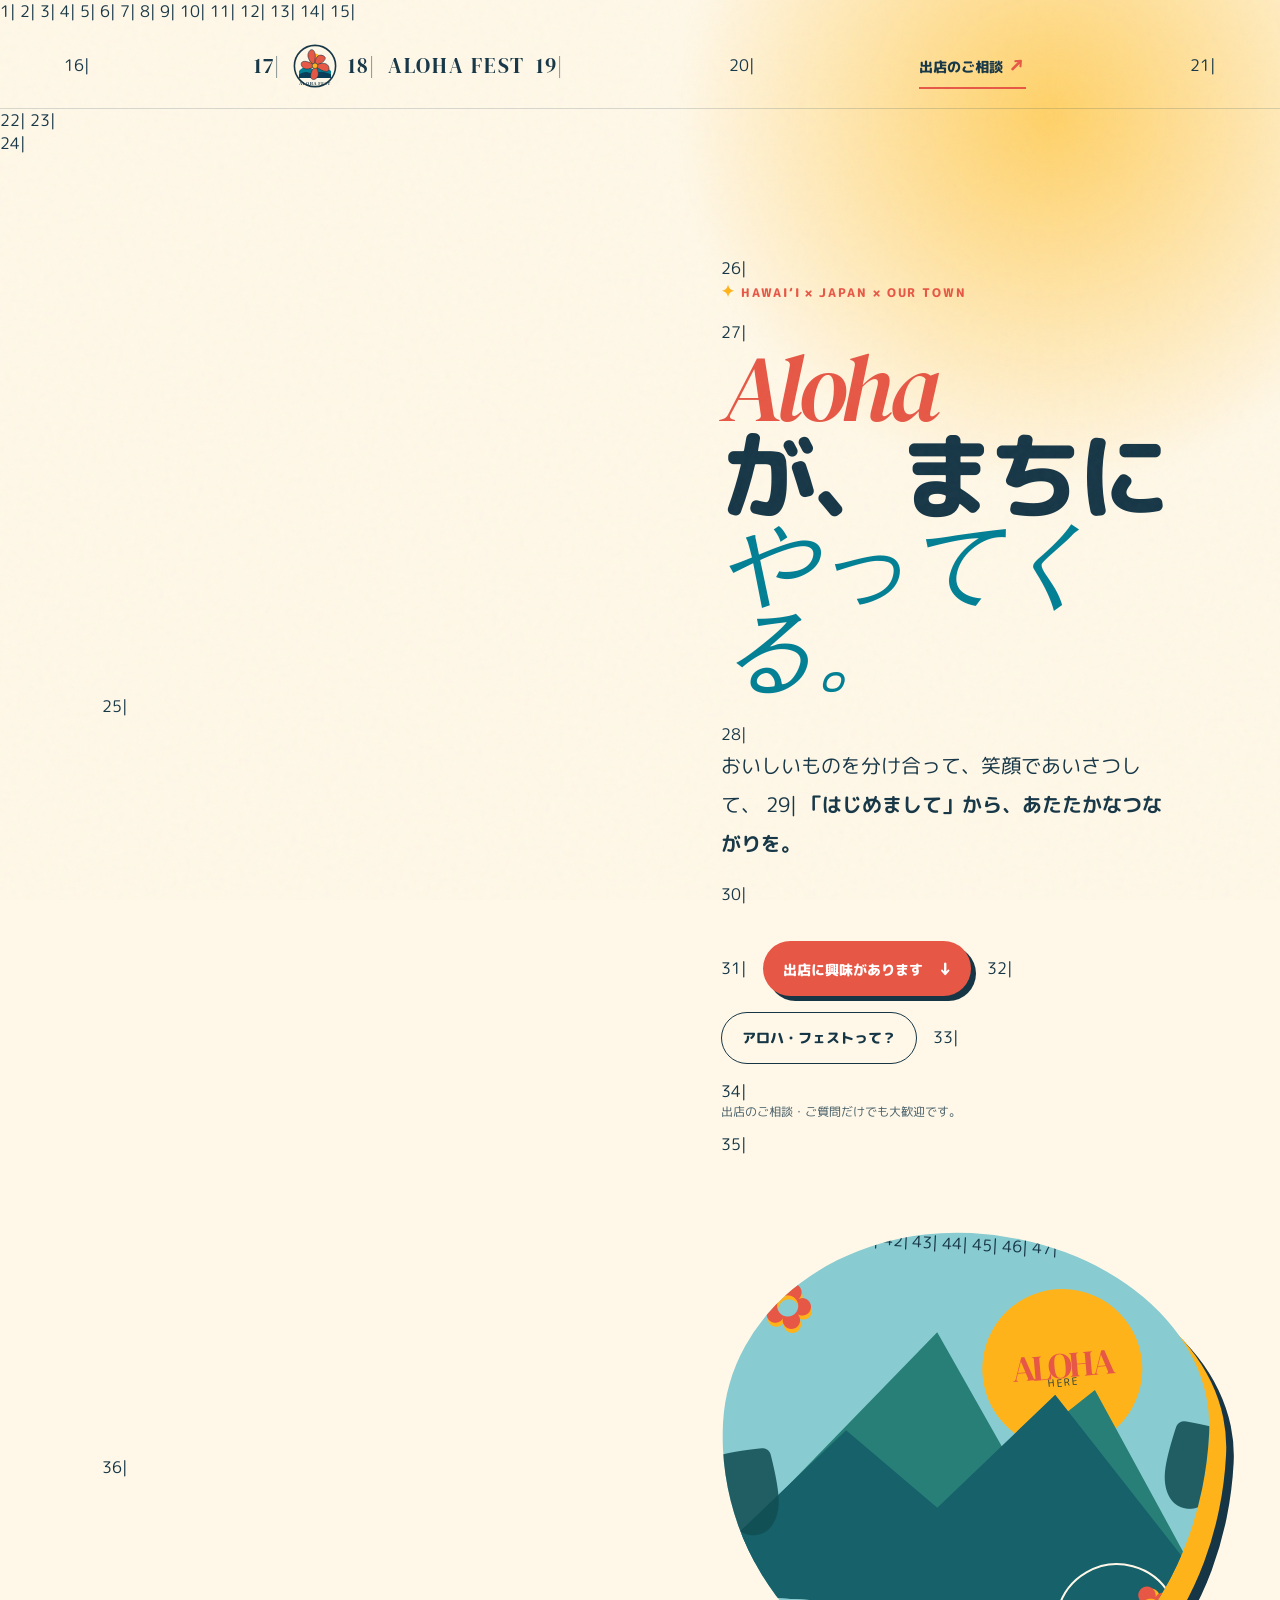
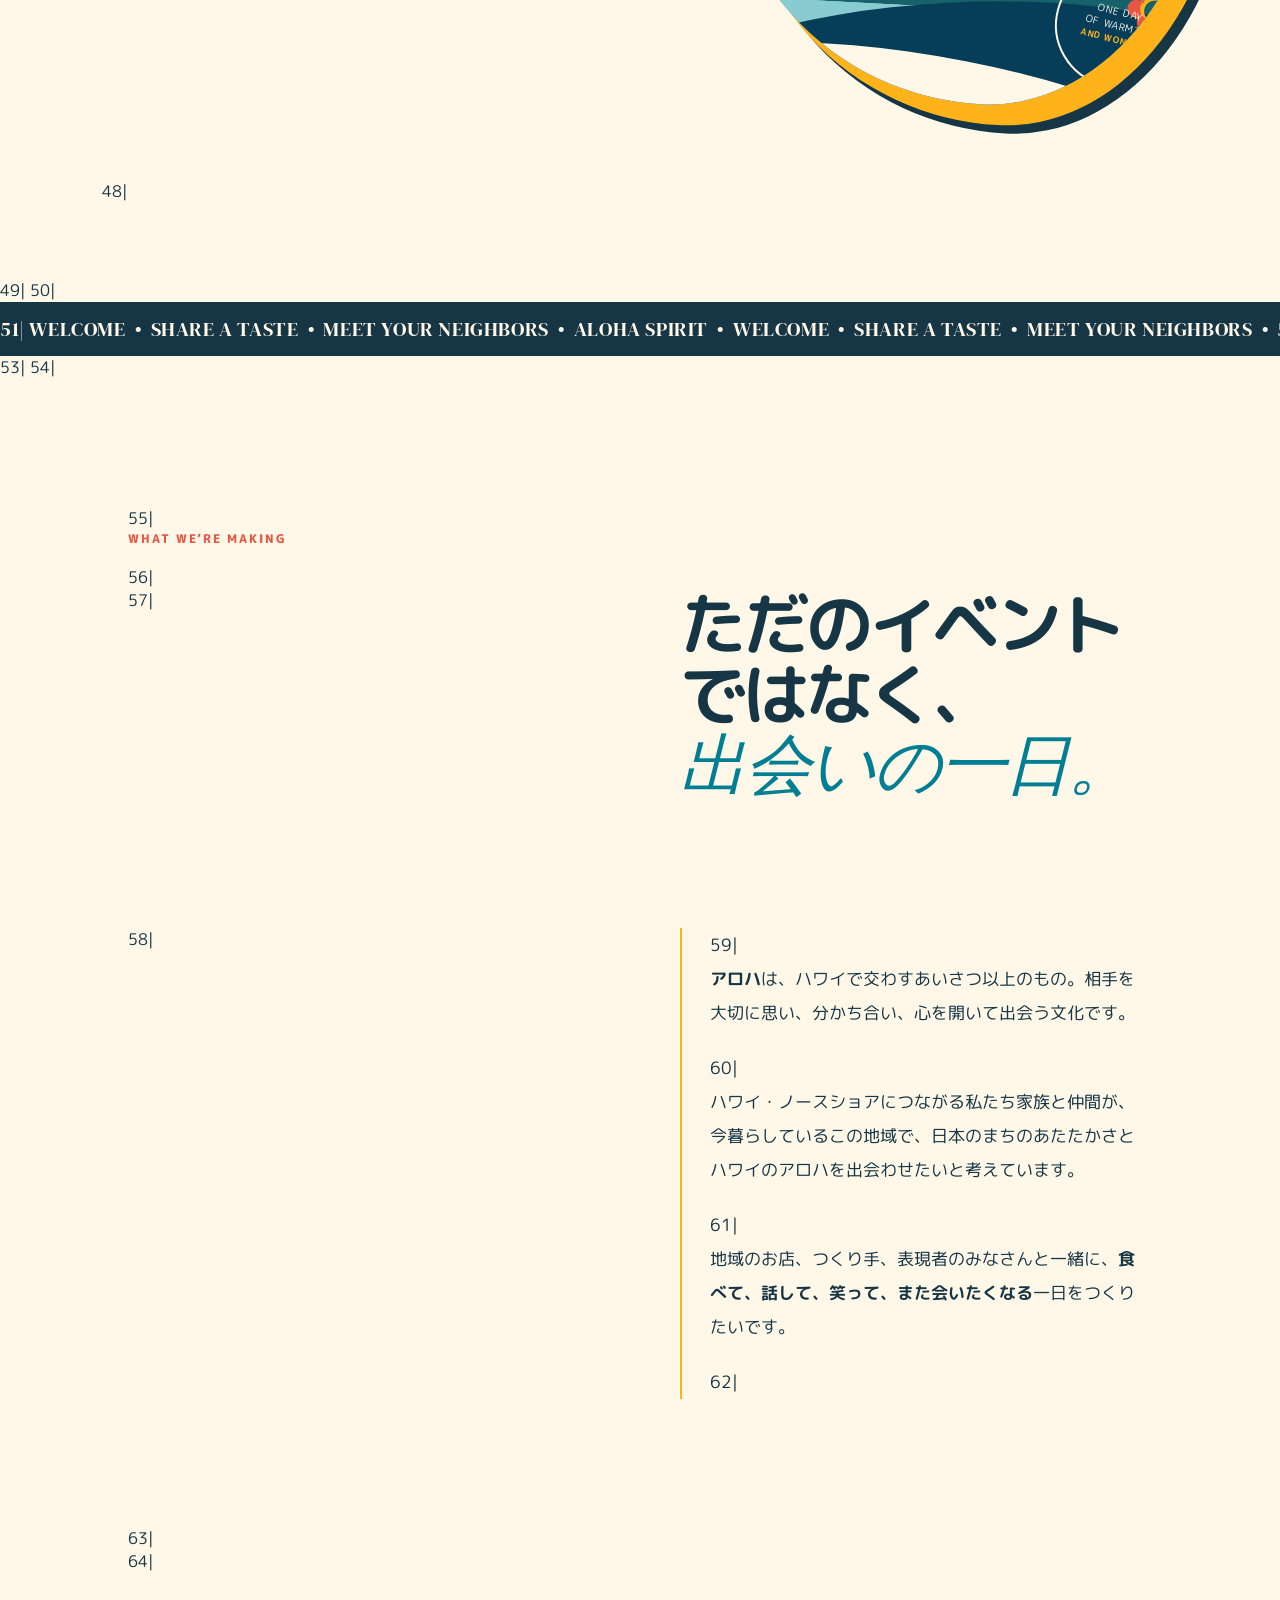
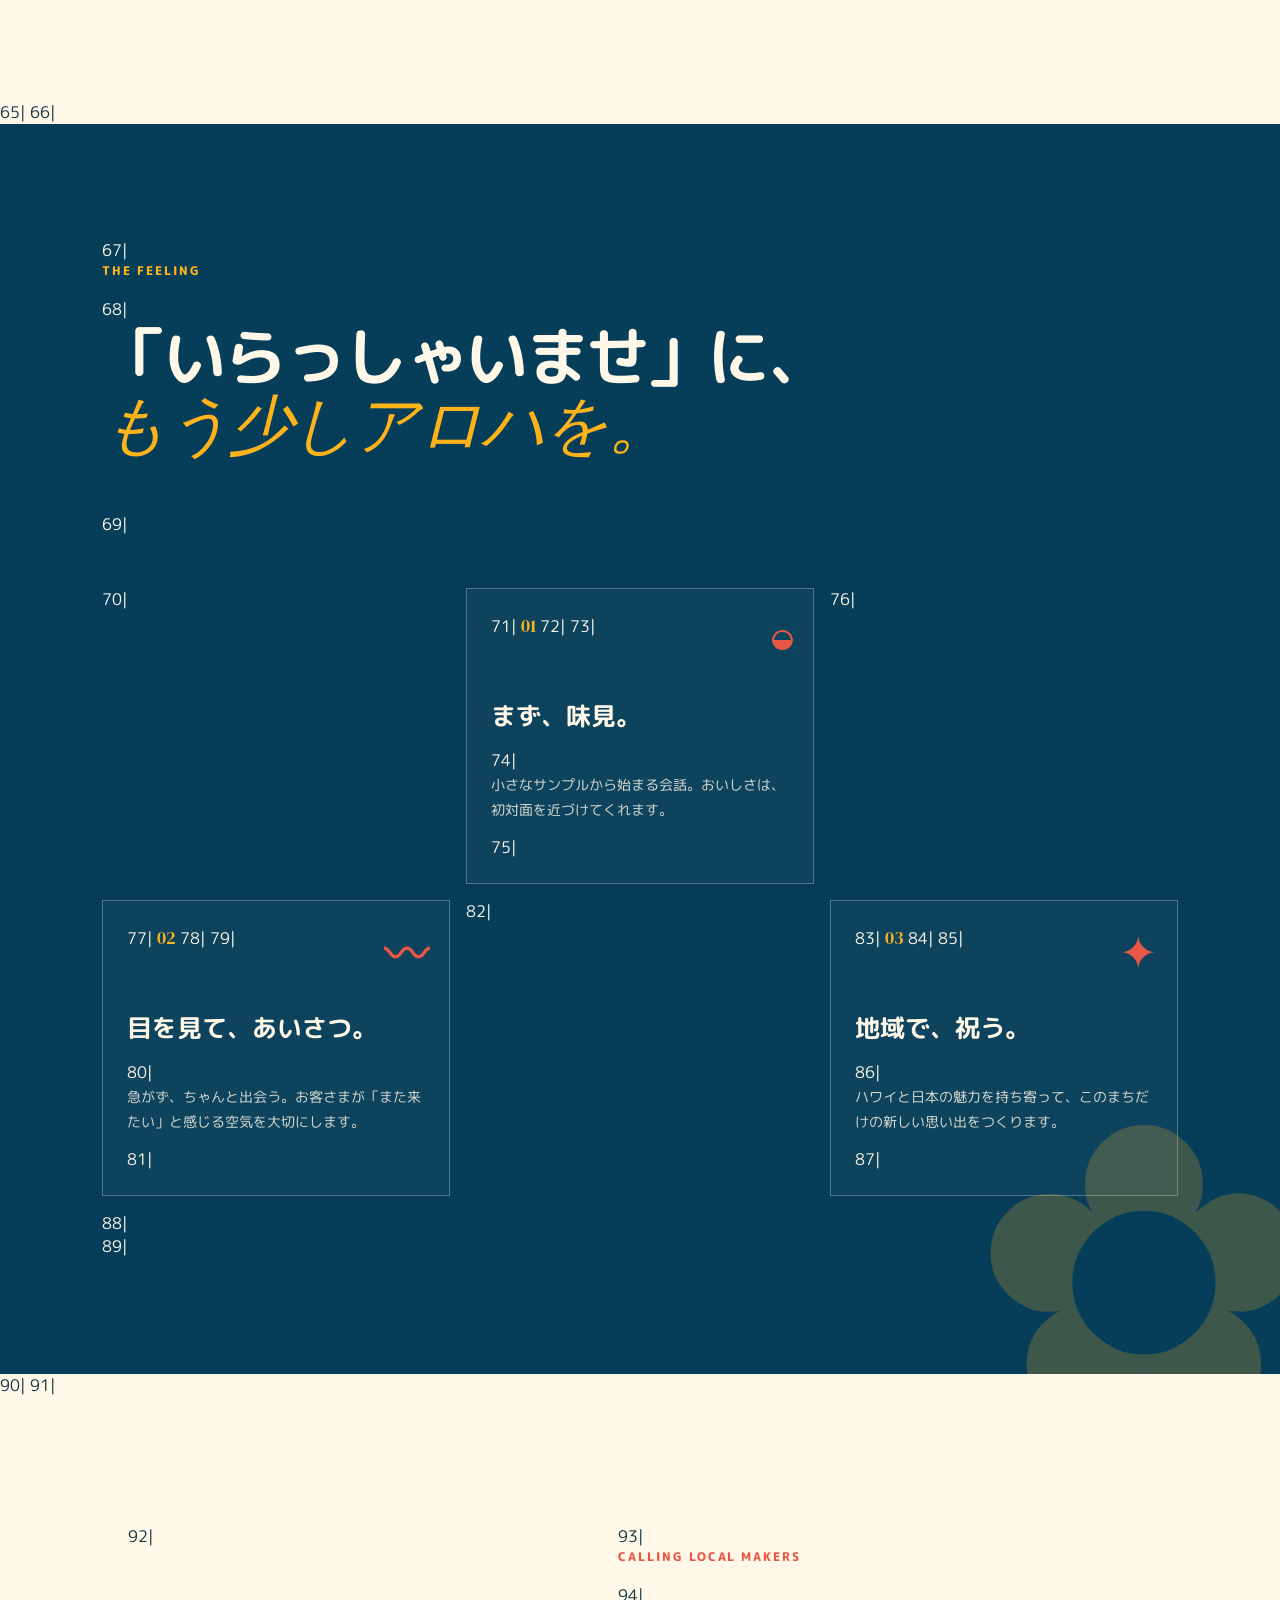
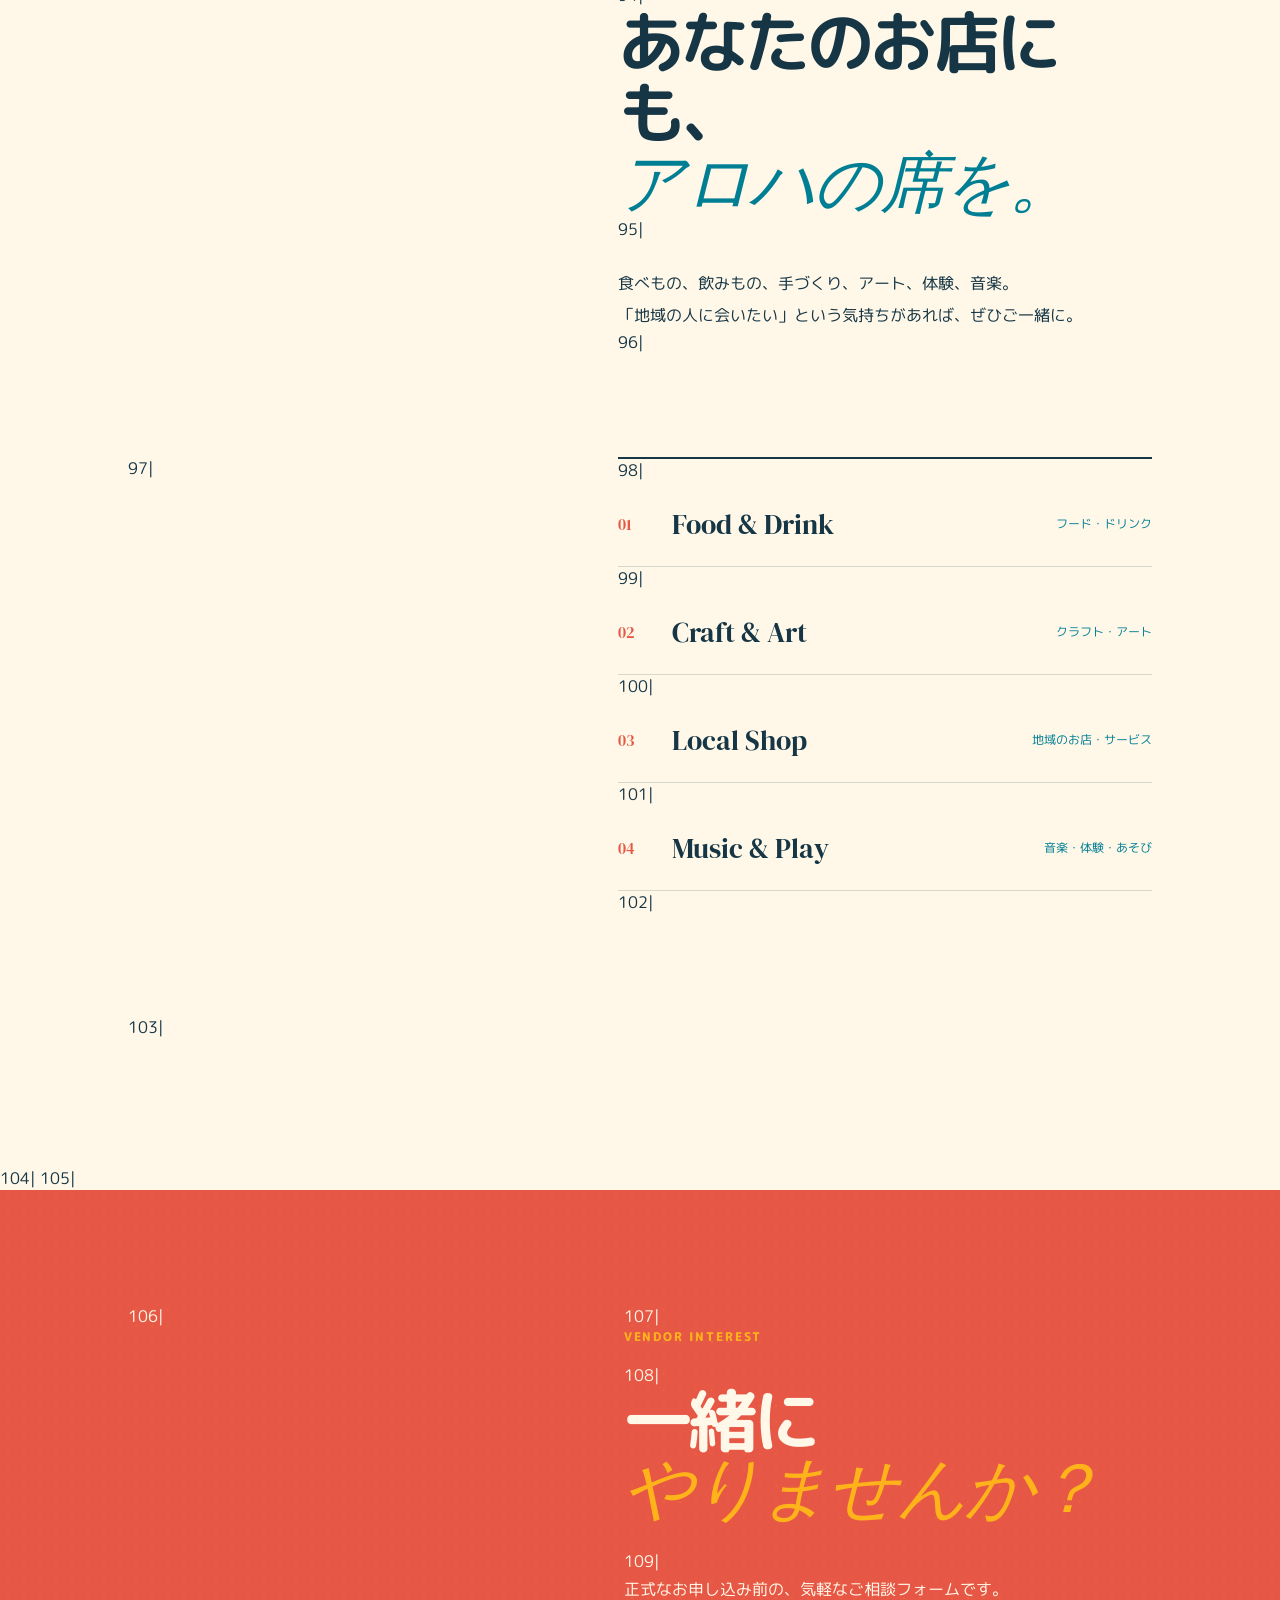
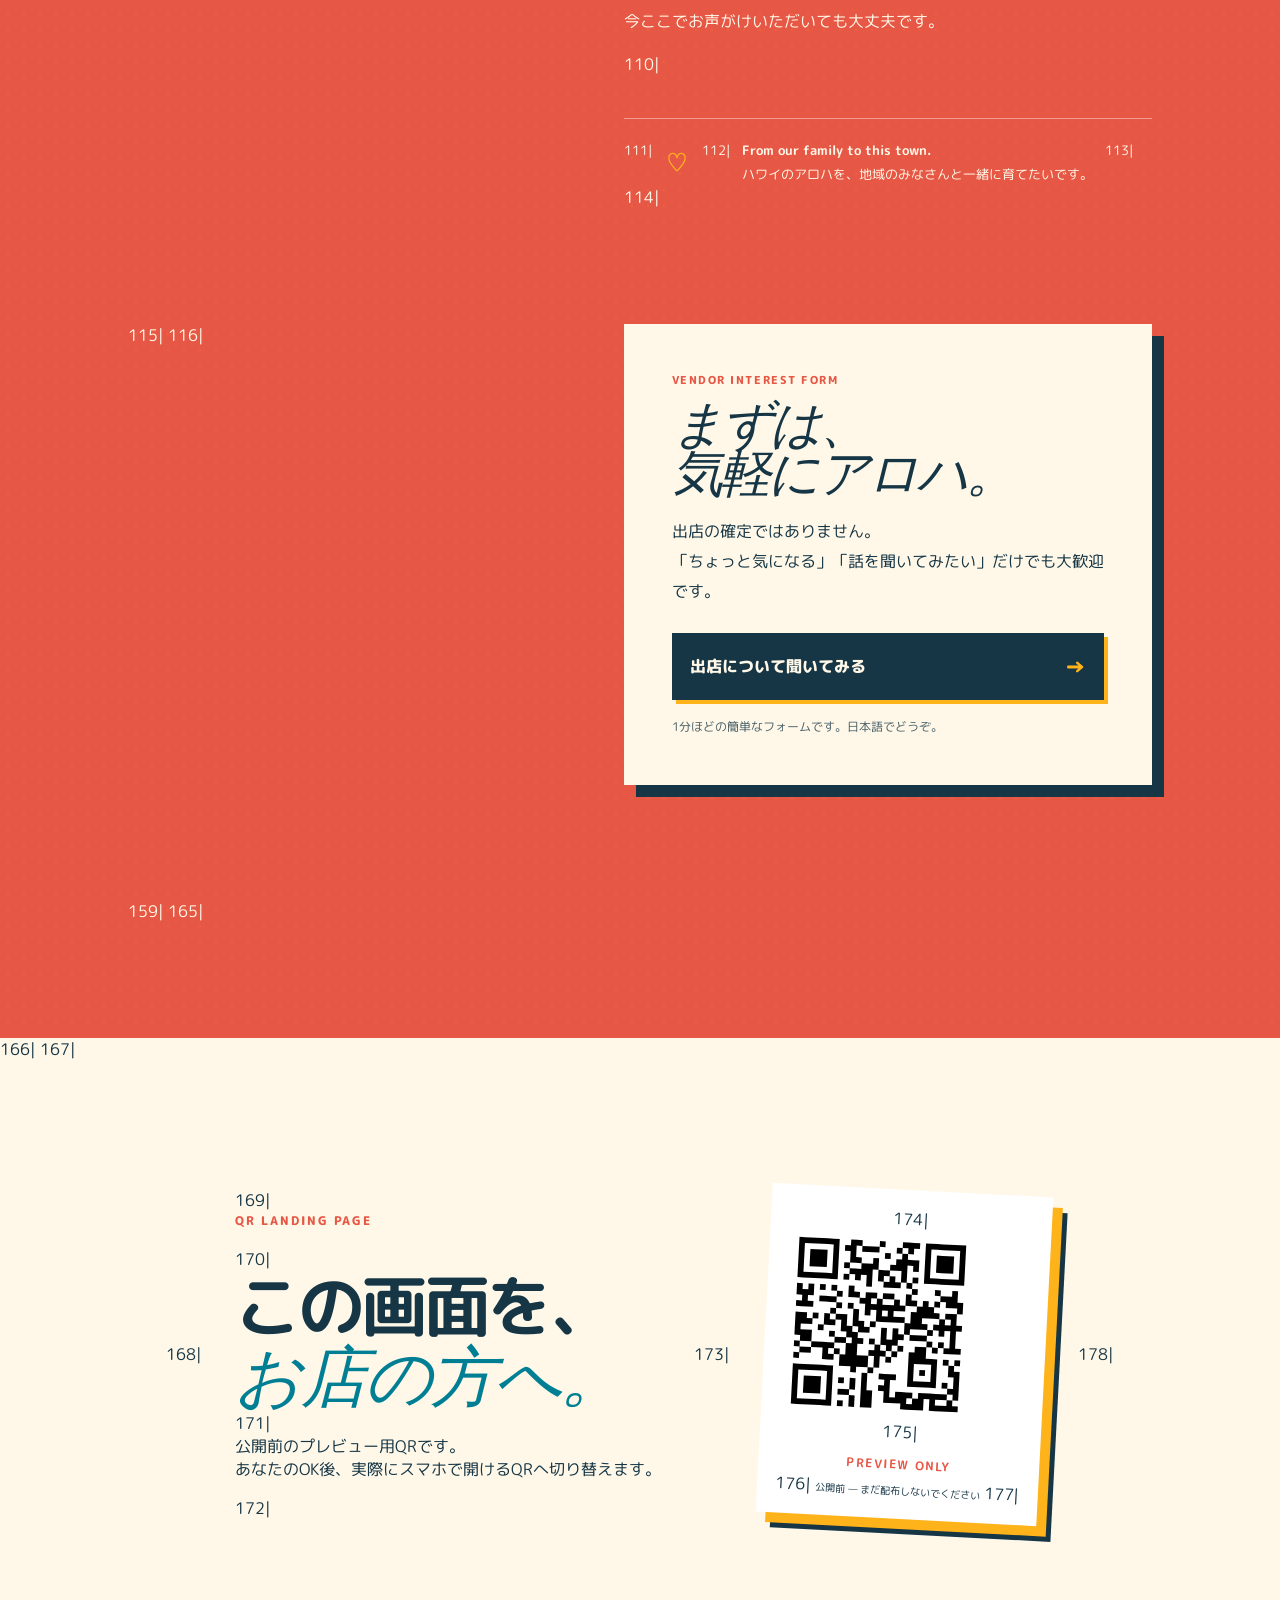
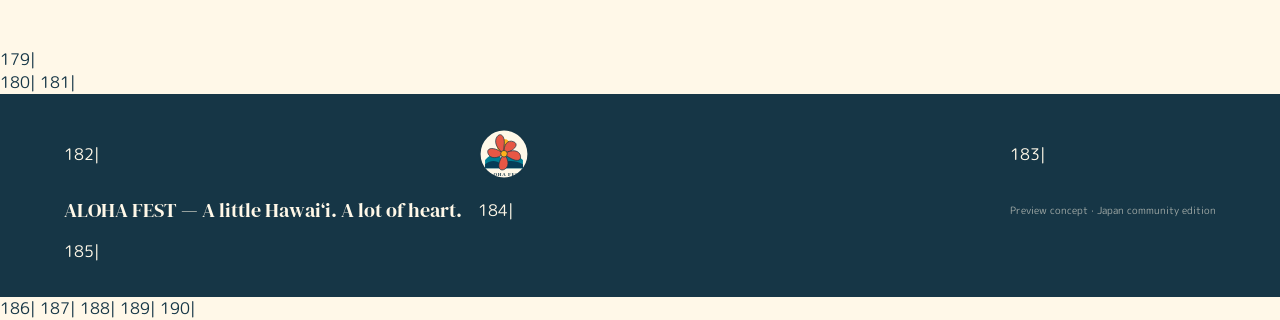
==== index.html @ 8dd260b4 "feat: aloha fest vendor landing and interest form link" ====
1|<!doctype html>
2|<html lang="ja">
3|<head>
4|  <meta charset="utf-8" />
5|  <meta name="viewport" content="width=device-width, initial-scale=1" />
6|  <meta name="description" content="アロハ・フェスト出店者募集プレビュー" />
7|  <title>Aloha Fest — 出店者募集</title>
8|  <link rel="preconnect" href="https://fonts.googleapis.com" />
9|  <link rel="preconnect" href="https://fonts.gstatic.com" crossorigin />
10|  <link href="https://fonts.googleapis.com/css2?family=DM+Serif+Display:ital@0;1&family=M+PLUS+Rounded+1c:wght@400;500;700;800&display=swap" rel="stylesheet" />
11|  <link rel="stylesheet" href="styles.css?v=2" />
12|</head>
13|<body>
14|  <div class="sun-glow" aria-hidden="true"></div>
15|  <header class="topbar">
16|    <a class="brand" href="#top" aria-label="Aloha Fest home">
17|      <img src="logo.svg" alt="Aloha Fest logo" />
18|      <span>ALOHA FEST</span>
19|    </a>
20|    <a class="top-cta" href="#vendor-form">出店のご相談 <span>↗</span></a>
21|  </header>
22|
23|  <main id="top">
24|    <section class="hero" aria-labelledby="hero-title">
25|      <div class="hero-copy">
26|        <p class="eyebrow"><span class="spark">✦</span> HAWAI‘I × JAPAN × OUR TOWN</p>
27|        <h1 id="hero-title"><span class="aloha">Aloha</span><br />が、まちに<br /><em>やってくる。</em></h1>
28|        <p class="hero-lead">おいしいものを分け合って、笑顔であいさつして、
29|          <strong>「はじめまして」から、あたたかなつながりを。</strong></p>
30|        <div class="hero-actions">
31|          <a class="button primary" href="#vendor-form">出店に興味があります <span>↓</span></a>
32|          <a class="button ghost" href="#about">アロハ・フェストって？</a>
33|        </div>
34|        <p class="small-note">出店のご相談・ご質問だけでも大歓迎です。</p>
35|      </div>
36|      <div class="hero-art" aria-label="Aloha Fest illustration">
37|        <div class="sun">ALOHA<br /><small>HERE</small></div>
38|        <div class="mountain mountain-back"></div>
39|        <div class="mountain mountain-front"></div>
40|        <div class="wave wave-one"></div>
41|        <div class="wave wave-two"></div>
42|        <div class="palm palm-left">♠</div>
43|        <div class="palm palm-right">♠</div>
44|        <div class="hibiscus h-one">✿</div>
45|        <div class="hibiscus h-two">✿</div>
46|        <div class="hero-stamp">ONE DAY<br />OF WARMTH<br /><b>AND WONDER</b></div>
47|      </div>
48|    </section>
49|
50|    <section class="marquee" aria-label="Festival values">
51|      <div>WELCOME &nbsp;•&nbsp; SHARE A TASTE &nbsp;•&nbsp; MEET YOUR NEIGHBORS &nbsp;•&nbsp; ALOHA SPIRIT &nbsp;•&nbsp; WELCOME &nbsp;•&nbsp; SHARE A TASTE &nbsp;•&nbsp; MEET YOUR NEIGHBORS &nbsp;•&nbsp;</div>
52|    </section>
53|
54|    <section class="story" id="about">
55|      <div class="section-label">WHAT WE’RE MAKING</div>
56|      <div class="story-grid">
57|        <h2>ただのイベント<br />ではなく、<br /><em>出会いの一日。</em></h2>
58|        <div class="story-copy">
59|          <p><b>アロハ</b>は、ハワイで交わすあいさつ以上のもの。相手を大切に思い、分かち合い、心を開いて出会う文化です。</p>
60|          <p>ハワイ・ノースショアにつながる私たち家族と仲間が、今暮らしているこの地域で、日本のまちのあたたかさとハワイのアロハを出会わせたいと考えています。</p>
61|          <p>地域のお店、つくり手、表現者のみなさんと一緒に、<strong>食べて、話して、笑って、また会いたくなる</strong>一日をつくりたいです。</p>
62|        </div>
63|      </div>
64|    </section>
65|
66|    <section class="experience" aria-labelledby="experience-title">
67|      <div class="section-label light">THE FEELING</div>
68|      <h2 id="experience-title">「いらっしゃいませ」に、<br /><em>もう少しアロハを。</em></h2>
69|      <div class="experience-cards">
70|        <article>
71|          <span class="card-number">01</span>
72|          <span class="card-icon">◒</span>
73|          <h3>まず、味見。</h3>
74|          <p>小さなサンプルから始まる会話。おいしさは、初対面を近づけてくれます。</p>
75|        </article>
76|        <article>
77|          <span class="card-number">02</span>
78|          <span class="card-icon">〰</span>
79|          <h3>目を見て、あいさつ。</h3>
80|          <p>急がず、ちゃんと出会う。お客さまが「また来たい」と感じる空気を大切にします。</p>
81|        </article>
82|        <article>
83|          <span class="card-number">03</span>
84|          <span class="card-icon">✦</span>
85|          <h3>地域で、祝う。</h3>
86|          <p>ハワイと日本の魅力を持ち寄って、このまちだけの新しい思い出をつくります。</p>
87|        </article>
88|      </div>
89|    </section>
90|
91|    <section class="vendors" aria-labelledby="vendor-title">
92|      <div class="vendor-intro">
93|        <p class="section-label">CALLING LOCAL MAKERS</p>
94|        <h2 id="vendor-title">あなたのお店にも、<br /><em>アロハの席を。</em></h2>
95|        <p>食べもの、飲みもの、手づくり、アート、体験、音楽。<br />「地域の人に会いたい」という気持ちがあれば、ぜひご一緒に。</p>
96|      </div>
97|      <div class="vendor-list" role="list">
98|        <div role="listitem"><span>01</span><b>Food & Drink</b><small>フード・ドリンク</small></div>
99|        <div role="listitem"><span>02</span><b>Craft & Art</b><small>クラフト・アート</small></div>
100|        <div role="listitem"><span>03</span><b>Local Shop</b><small>地域のお店・サービス</small></div>
101|        <div role="listitem"><span>04</span><b>Music & Play</b><small>音楽・体験・あそび</small></div>
102|      </div>
103|    </section>
104|
105|    <section class="form-section" id="vendor-form" aria-labelledby="form-title">
106|      <div class="form-side">
107|        <p class="section-label light">VENDOR INTEREST</p>
108|        <h2 id="form-title">一緒に<br /><em>やりませんか？</em></h2>
109|        <p>正式なお申し込み前の、気軽なご相談フォームです。<br />今ここでお声がけいただいても大丈夫です。</p>
110|        <div class="family-note">
111|          <span>♡</span>
112|          <p><b>From our family to this town.</b><br />ハワイのアロハを、地域のみなさんと一緒に育てたいです。</p>
113|        </div>
114|      </div>
115|
116|      <div class="interest-form live-form" id="vendor-form">
        <p class="mini-eyebrow">VENDOR INTEREST FORM</p>
        <h3>まずは、<br />気軽にアロハ。</h3>
        <p>出店の確定ではありません。<br />「ちょっと気になる」「話を聞いてみたい」だけでも大歓迎です。</p>
        <a class="live-form-cta" href="https://tally.so/r/lb9DD5" target="_blank" rel="noopener">出店について聞いてみる <span>→</span></a>
        <p class="form-footnote">1分ほどの簡単なフォームです。日本語でどうぞ。</p>
      </div>
159|      <div class="success" id="success" aria-live="polite" hidden>
160|        <span>✿</span>
161|        <h3>Mahalo!</h3>
162|        <p>ご興味をありがとうございます。<br />公開版では、ここからご連絡を受け取れるようにします。</p>
163|        <button type="button" id="reset-form">戻る</button>
164|      </div>
165|    </section>
166|
167|    <section class="qr-preview" aria-label="QR code preview">
168|      <div>
169|        <p class="section-label">QR LANDING PAGE</p>
170|        <h2>この画面を、<br /><em>お店の方へ。</em></h2>
171|        <p>公開前のプレビュー用QRです。<br />あなたのOK後、実際にスマホで開けるQRへ切り替えます。</p>
172|      </div>
173|      <div class="qr-card">
174|        <img src="qr-preview.svg" alt="Preview QR code placeholder" />
175|        <b>PREVIEW ONLY</b>
176|        <small>公開前 — まだ配布しないでください</small>
177|      </div>
178|    </section>
179|  </main>
180|
181|  <footer>
182|    <img src="logo.svg" alt="" />
183|    <p>ALOHA FEST — A little Hawai‘i. A lot of heart.</p>
184|    <small>Preview concept · Japan community edition</small>
185|  </footer>
186|
187|  <script src="app.js"></script>
188|</body>
189|</html>
190|
---- styles.css ----
:root {
  --ink: #163646;
  --cream: #fff8e8;
  --sand: #f3dfac;
  --sun: #ffb31b;
  --coral: #e75745;
  --wave: #007f94;
  --deep: #063d58;
  --leaf: #1e7667;
  --line: rgba(22, 54, 70, .17);
}
* { box-sizing: border-box; }
html { scroll-behavior: smooth; }
body { margin: 0; color: var(--ink); background: var(--cream); font-family: "M PLUS Rounded 1c", "Hiragino Maru Gothic ProN", sans-serif; overflow-x: hidden; }
body::before { content:""; position: fixed; inset:0; pointer-events:none; opacity:.3; z-index: 10; background-image: url("data:image/svg+xml,%3Csvg viewBox='0 0 180 180' xmlns='http://www.w3.org/2000/svg'%3E%3Cfilter id='n'%3E%3CfeTurbulence type='fractalNoise' baseFrequency='.75' numOctaves='3' stitchTiles='stitch'/%3E%3C/filter%3E%3Crect width='100%25' height='100%25' filter='url(%23n)' opacity='.13'/%3E%3C/svg%3E"); }
.sun-glow { position:absolute; width: 62vw; height: 62vw; max-width: 820px; max-height:820px; right: -13vw; top:-22vw; border-radius:50%; background: radial-gradient(circle, rgba(255,194,55,.73), rgba(255,194,55,0) 66%); filter: blur(6px); pointer-events:none; }
.topbar { height: 86px; display:flex; align-items:center; justify-content:space-between; padding: 0 clamp(20px,5vw,76px); border-bottom: 1px solid var(--line); position:relative; z-index:2; }
.brand { display:flex; align-items:center; gap:11px; color:var(--ink); font-family:"DM Serif Display", serif; font-size: 21px; letter-spacing:.08em; text-decoration:none; }
.brand img { width:44px; height:44px; }
.top-cta { color:var(--ink); text-decoration:none; font-weight:800; font-size:14px; border-bottom:2px solid var(--coral); padding:8px 0; }
.top-cta span { color:var(--coral); font-size:19px; }
.hero { position:relative; min-height: min(765px, calc(100vh - 86px)); padding: clamp(54px,8vw,116px) clamp(20px,8vw,140px) 76px; display:grid; grid-template-columns: minmax(350px, .95fr) minmax(340px, .8fr); align-items:center; gap: clamp(25px,6vw,90px); overflow:hidden; }
.hero-copy { position:relative; z-index:1; }
.eyebrow,.section-label { font-size:12px; font-weight:800; letter-spacing:.16em; margin:0 0 18px; color:var(--coral); }
.spark { color:var(--sun); font-size:16px; }
h1,h2,h3,p { margin-top:0; }
h1 { font-size:clamp(55px,7.4vw,111px); line-height:.92; letter-spacing:-.065em; margin:0 0 30px; font-weight:800; }
.aloha { color:var(--coral); font-family:"DM Serif Display", serif; font-weight:400; font-style:italic; letter-spacing:-.05em; }
h1 em,h2 em { font-family:"DM Serif Display", serif; font-weight:400; color:var(--wave); letter-spacing:-.04em; }
.hero-lead { font-size:clamp(16px,1.6vw,20px); line-height:1.95; max-width:560px; }
.hero-actions { display:flex; flex-wrap:wrap; align-items:center; gap:16px; margin:35px 0 16px; }
.button { padding:15px 20px; border-radius:999px; font-weight:800; text-decoration:none; transition:transform .25s ease, box-shadow .25s ease; font-size:14px; }
.button:hover { transform:translateY(-3px) rotate(-1deg); }
.primary { color:#fff; background:var(--coral); box-shadow: 5px 5px 0 var(--ink); }
.primary span { margin-left:12px; font-size:17px; }
.ghost { color:var(--ink); border:1.5px solid var(--ink); }
.small-note,.form-footnote { font-size:12px; opacity:.78; }
.hero-art { width:min(38vw,500px); min-height:470px; position:relative; margin:auto; border-radius:49% 51% 44% 56% / 43% 40% 60% 57%; background:#88cbd0; overflow:hidden; transform:rotate(3deg); box-shadow:18px 20px 0 var(--sun), 26px 28px 0 var(--ink); }
.sun { position:absolute; top:51px; right:70px; width:160px; height:160px; border-radius:50%; display:grid; place-content:center; text-align:center; background:var(--sun); color:var(--coral); font-family:"DM Serif Display",serif; font-size:36px; line-height:.75; letter-spacing:-.06em; transform:rotate(-8deg); }
.sun small { font-family:"M PLUS Rounded 1c", sans-serif; font-size:10px; letter-spacing:.18em; color:var(--ink); }
.mountain { position:absolute; bottom:130px; clip-path: polygon(0 100%, 43% 8%, 59% 55%, 76% 27%, 100% 100%); }
.mountain-back { width:100%; height:260px; background:#287f78; }
.mountain-front { width:115%; height:220px; left:-8%; bottom:95px; background:#16616a; clip-path:polygon(0 100%,29% 22%,46% 55%,66% 1%,100% 100%); }
.wave { position:absolute; left:-10%; width:120%; border-radius:50%; }
.wave-one { height:165px; bottom:-65px; background:var(--deep); transform:rotate(-6deg); }
.wave-two { height:150px; bottom:-107px; background:var(--cream); transform:rotate(8deg); }
.palm { position:absolute; z-index:2; color:#124f54; font-size:135px; transform:rotate(32deg); opacity:.88; }
.palm-left { left:-48px; bottom:100px; }
.palm-right { right:-66px; top:120px; transform:rotate(-34deg); }
.hibiscus { position:absolute; z-index:3; color:var(--coral); text-shadow:3px 3px 0 var(--sun); font-size:62px; }
.h-one { top:33px; left:33px; transform:rotate(18deg); }.h-two { right:24px; bottom:60px; transform:rotate(-18deg); }
.hero-stamp { position:absolute; z-index:4; right:20px; bottom:24px; width:124px; height:124px; border:2px solid var(--cream); color:var(--cream); border-radius:50%; display:grid; place-content:center; text-align:center; font-size:10px; letter-spacing:.08em; line-height:1.45; transform:rotate(12deg); }.hero-stamp b { color:var(--sun); font-size:9px; }
.marquee { background:var(--ink); color:var(--cream); overflow:hidden; white-space:nowrap; padding:13px 0; font-family:"DM Serif Display",serif; font-size:20px; letter-spacing:.03em; }.marquee div { display:inline-block; animation:slide 25s linear infinite; } @keyframes slide { from {transform:translateX(0)} to {transform:translateX(-45%)} }
.story { padding:clamp(70px,10vw,150px) clamp(20px,10vw,160px); }.story-grid { display:grid; grid-template-columns: .9fr 1fr; gap: clamp(35px,10vw,160px); align-items:start; }.story h2,.vendors h2,.qr-preview h2 { font-size:clamp(39px,5.2vw,76px); line-height:1.06; letter-spacing:-.06em; margin:0; }.story-copy { border-left: 2px solid var(--sun); padding-left:28px; font-size:17px; line-height:2; }.story-copy p { margin-bottom:21px; }
.experience { background:var(--deep); color:var(--cream); padding:clamp(70px,9vw,125px) clamp(20px,8vw,140px); position:relative; overflow:hidden; }.experience::after { content:"✿"; position:absolute; right:-40px; bottom:-100px; color:rgba(255,179,27,.22); font-size:420px; line-height:1; }.light { color:var(--sun); }.experience h2 { font-size:clamp(37px,5vw,72px); line-height:1.08; letter-spacing:-.055em; position:relative; z-index:1; }.experience h2 em { color:var(--sun); }.experience-cards { position:relative; z-index:1; display:grid; grid-template-columns:repeat(3,1fr); gap:16px; margin-top:52px; }.experience article { min-height:260px; border:1px solid rgba(255,248,232,.28); padding:24px; position:relative; background:rgba(255,255,255,.03); }.card-number { color:var(--sun); font-family:"DM Serif Display",serif; font-size:18px; }.card-icon { position:absolute; right:19px; top:17px; font-size:46px; color:var(--coral); }.experience h3 { font-size:25px; margin:59px 0 15px; }.experience article p { font-size:14px; line-height:1.8; opacity:.83; }
.vendors { display:grid; grid-template-columns: .8fr 1.1fr; gap:clamp(40px,8vw,140px); padding:clamp(75px,10vw,140px) clamp(20px,10vw,160px); }.vendor-intro > p:last-child { margin:26px 0 0; line-height:2; }.vendor-list { border-top:2px solid var(--ink); }.vendor-list > div { display:grid; grid-template-columns:42px 1fr auto; gap:12px; align-items:center; padding:23px 0; border-bottom:1px solid var(--line); }.vendor-list span { color:var(--coral); font-family:"DM Serif Display",serif; }.vendor-list b { font-family:"DM Serif Display",serif; font-size:28px; font-weight:400; }.vendor-list small { font-size:12px; color:var(--wave); }
.form-section { position:relative; background:var(--coral); color:#fff8e8; display:grid; grid-template-columns:.72fr 1fr; gap:clamp(38px,9vw,130px); padding:clamp(70px,9vw,130px) clamp(20px,10vw,160px); overflow:hidden; }.form-section::before { content:""; position:absolute; inset:0; opacity:.12; background-image:radial-gradient(var(--sun) 1.3px, transparent 1.3px); background-size:16px 16px; }.form-side,.interest-form { position:relative; z-index:1; }.form-side h2 { font-size:clamp(43px,5.4vw,79px); line-height:.97; letter-spacing:-.06em; margin:0 0 29px; }.form-side h2 em { color:var(--sun); }.form-side > p:not(.section-label) { line-height:2; }.family-note { margin-top:42px; display:flex; gap:12px; border-top:1px solid rgba(255,255,255,.4); padding-top:20px; font-size:13px; line-height:1.8; }.family-note span { color:var(--sun); font-size:26px; }.family-note p { margin:0; }
.interest-form { background:var(--cream); color:var(--ink); padding:clamp(22px,4vw,48px); box-shadow:12px 12px 0 var(--ink); }.live-form { min-height:360px; display:flex; flex-direction:column; justify-content:center; }.mini-eyebrow { margin:0 0 11px; color:var(--coral); font-size:11px; letter-spacing:.14em; font-weight:800; }.live-form h3 { margin:0 0 17px; font:italic clamp(38px,4vw,58px)/.96 "DM Serif Display",serif; color:var(--ink); letter-spacing:-.05em; }.live-form > p:not(.mini-eyebrow):not(.form-footnote) { line-height:1.9; margin-bottom:26px; }.live-form-cta { display:flex; justify-content:space-between; align-items:center; gap:18px; background:var(--ink); color:var(--cream); text-decoration:none; padding:17px 18px; font-weight:800; box-shadow:4px 4px 0 var(--sun); transition:transform .2s ease; }.live-form-cta:hover { transform:translate(-2px,-2px); }.live-form-cta span { color:var(--sun); font-size:22px; }.field-group { margin-bottom:20px; }.field-group > label { display:block; font-weight:800; font-size:13px; margin-bottom:7px; }.field-group label span { color:var(--coral); font-size:10px; margin-left:5px; } input,select,textarea { width:100%; border:1px solid rgba(22,54,70,.4); border-radius:0; padding:12px 13px; background:#fffdf7; color:var(--ink); font:inherit; font-size:14px; outline:none; } input:focus,select:focus,textarea:focus { border-color:var(--coral); box-shadow:3px 3px 0 var(--sun); }.two-col { display:grid; grid-template-columns:1fr 1fr; gap:14px; }.choice-grid { display:grid; gap:7px; }.choice { display:flex; align-items:center; gap:9px; padding:9px; border:1px solid rgba(22,54,70,.25); font-size:13px; cursor:pointer; }.choice input { width:auto; accent-color:var(--coral); }.submit { width:100%; border:0; border-radius:0; padding:15px; color:var(--cream); background:var(--ink); font:800 15px "M PLUS Rounded 1c",sans-serif; cursor:pointer; box-shadow:4px 4px 0 var(--sun); transition:transform .2s ease; }.submit:hover { transform:translate(-2px,-2px); }.submit span { margin-left:14px; color:var(--sun); font-size:20px; }.form-footnote { line-height:1.65; margin:17px 0 0; }.success[hidden] { display:none; }.success { position:absolute; z-index:4; inset:0; padding:60px 30px; background:var(--cream); color:var(--ink); text-align:center; display:grid; place-content:center; }.success span { font-size:70px; color:var(--coral); }.success h3 { font:italic 64px "DM Serif Display",serif; color:var(--coral); margin:0; }.success p { line-height:1.9; }.success button { border:0; background:var(--wave); color:#fff; padding:12px 20px; font-weight:800; cursor:pointer; }
.qr-preview { display:flex; justify-content:space-between; align-items:center; gap:30px; padding:clamp(70px,10vw,135px) clamp(20px,13vw,200px); }.qr-card { background:#fff; color:var(--ink); padding:18px; text-align:center; transform:rotate(3deg); box-shadow:10px 10px 0 var(--sun), 15px 15px 0 var(--ink); }.qr-card img { display:block; width:190px; height:190px; image-rendering:pixelated; }.qr-card b { display:block; color:var(--coral); font-size:12px; letter-spacing:.13em; margin:12px 0 4px; }.qr-card small { font-size:10px; }
footer { background:var(--ink); color:var(--cream); padding:34px clamp(20px,5vw,76px); display:grid; grid-template-columns:auto 1fr auto; align-items:center; gap:16px; } footer img { width:52px; height:52px; } footer p { margin:0; font-family:"DM Serif Display",serif; font-size:20px; } footer small { opacity:.6; font-size:10px; }
@media (max-width: 760px) { .topbar { height:70px; }.brand { font-size:17px; }.brand img { width:36px;height:36px; }.top-cta { font-size:12px; }.hero { grid-template-columns:1fr; padding-top:62px; }.hero-art { width:min(78vw,430px); min-height:390px; }.story-grid,.vendors,.form-section { grid-template-columns:1fr; }.story-copy { padding-left:18px; }.experience-cards { grid-template-columns:1fr; }.vendors { gap:45px; }.form-section { padding-bottom:80px; }.two-col { grid-template-columns:1fr; gap:0; }.qr-preview { align-items:flex-start; flex-direction:column; }.qr-card { align-self:center; }.vendor-list b { font-size:23px; } footer { grid-template-columns:auto 1fr; } footer small { grid-column:1/-1; } }
@media (prefers-reduced-motion: reduce) { html { scroll-behavior:auto; }.marquee div { animation:none; }.button { transition:none; } }
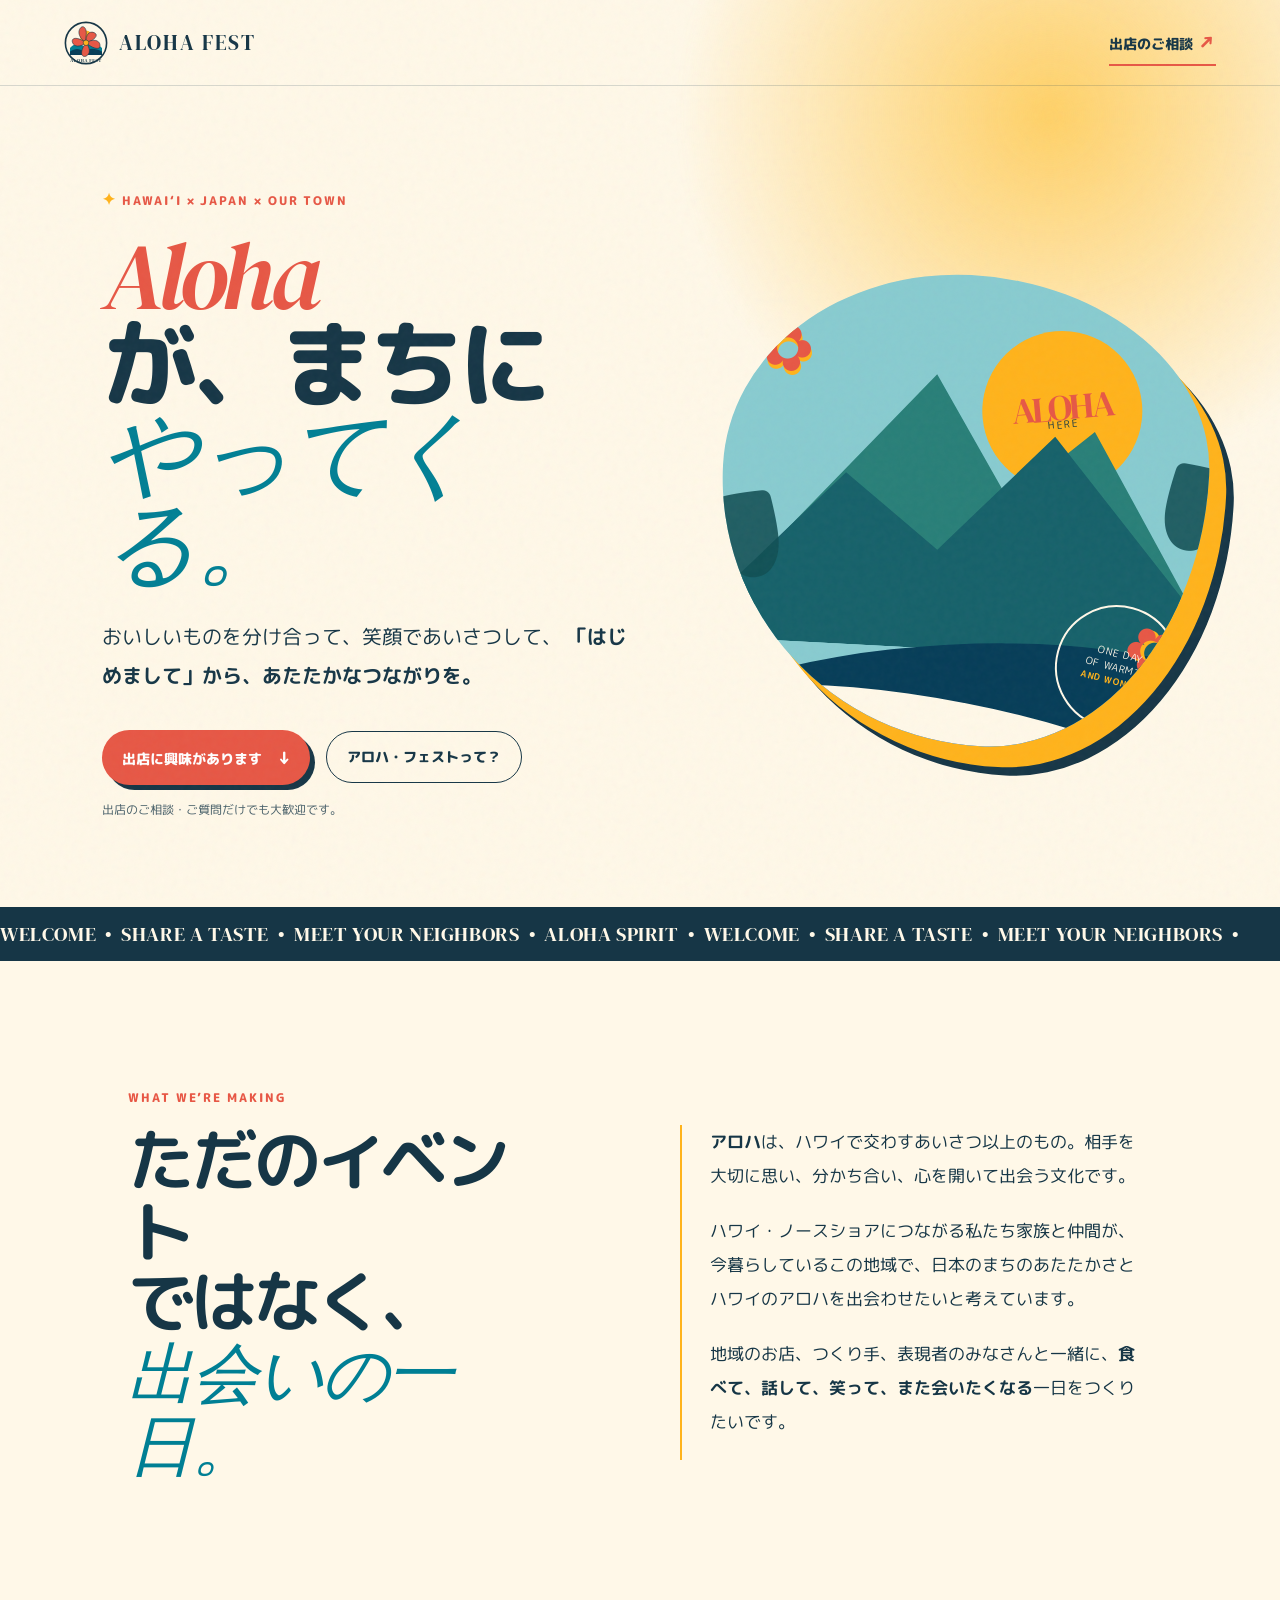
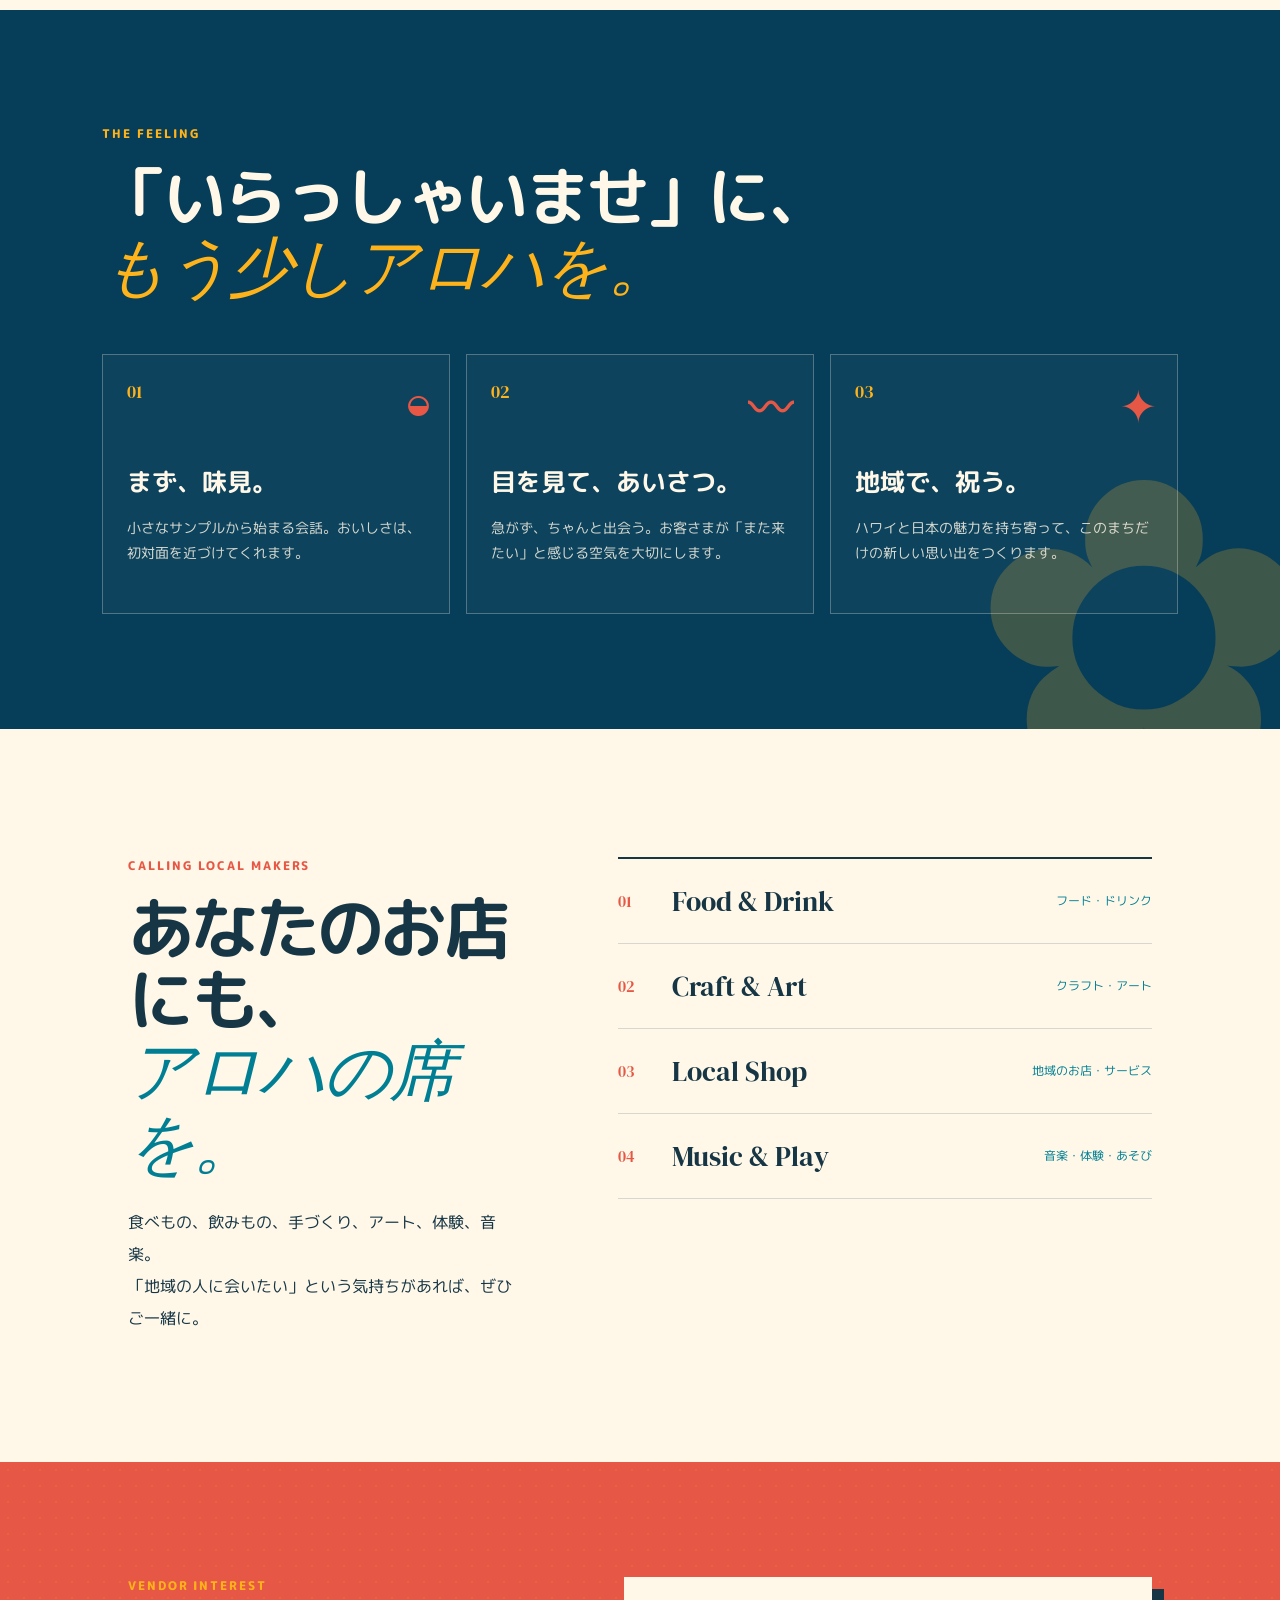
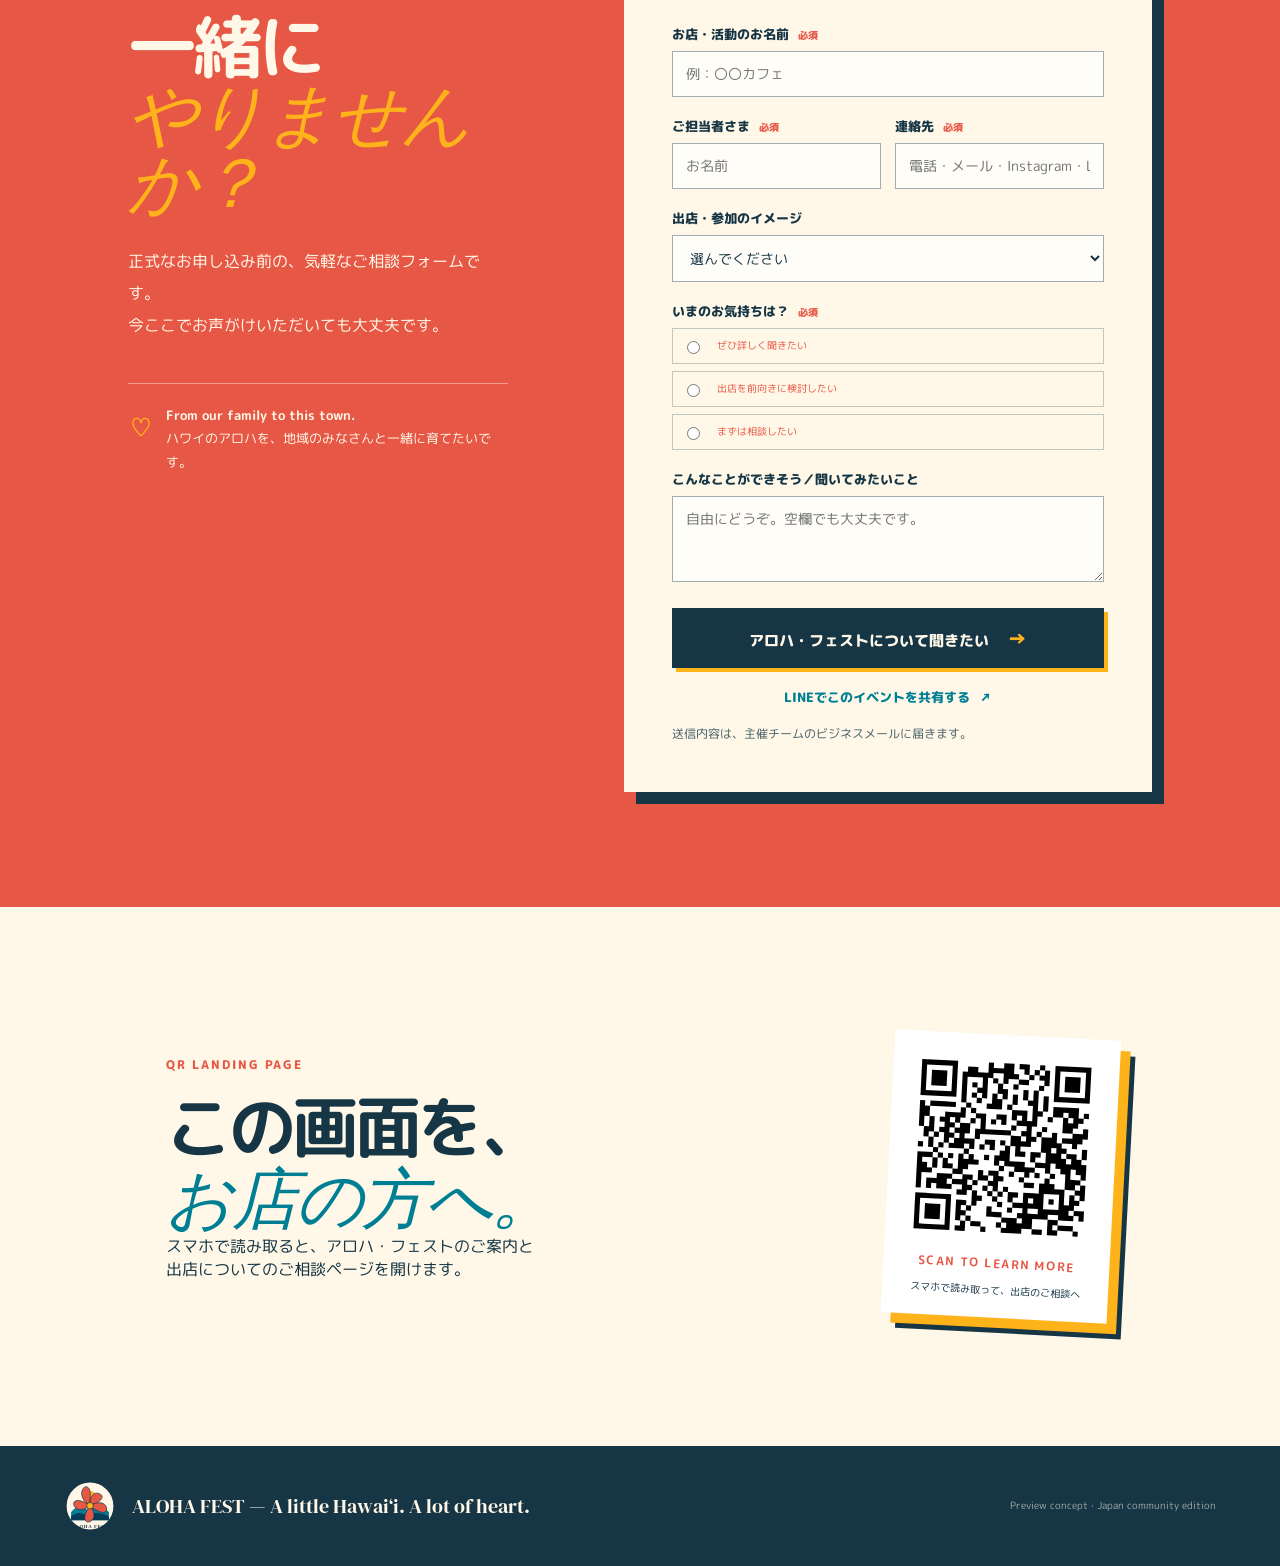
==== commit 40418ac8: "fix: publish native aloha fest vendor landing form" ====
--- a/index.html
+++ b/index.html
@@ -1,154 +1,183 @@
-1|<!doctype html>
-2|<html lang="ja">
-3|<head>
-4|  <meta charset="utf-8" />
-5|  <meta name="viewport" content="width=device-width, initial-scale=1" />
-6|  <meta name="description" content="アロハ・フェスト出店者募集プレビュー" />
-7|  <title>Aloha Fest — 出店者募集</title>
-8|  <link rel="preconnect" href="https://fonts.googleapis.com" />
-9|  <link rel="preconnect" href="https://fonts.gstatic.com" crossorigin />
-10|  <link href="https://fonts.googleapis.com/css2?family=DM+Serif+Display:ital@0;1&family=M+PLUS+Rounded+1c:wght@400;500;700;800&display=swap" rel="stylesheet" />
-11|  <link rel="stylesheet" href="styles.css?v=2" />
-12|</head>
-13|<body>
-14|  <div class="sun-glow" aria-hidden="true"></div>
-15|  <header class="topbar">
-16|    <a class="brand" href="#top" aria-label="Aloha Fest home">
-17|      <img src="logo.svg" alt="Aloha Fest logo" />
-18|      <span>ALOHA FEST</span>
-19|    </a>
-20|    <a class="top-cta" href="#vendor-form">出店のご相談 <span>↗</span></a>
-21|  </header>
-22|
-23|  <main id="top">
-24|    <section class="hero" aria-labelledby="hero-title">
-25|      <div class="hero-copy">
-26|        <p class="eyebrow"><span class="spark">✦</span> HAWAI‘I × JAPAN × OUR TOWN</p>
-27|        <h1 id="hero-title"><span class="aloha">Aloha</span><br />が、まちに<br /><em>やってくる。</em></h1>
-28|        <p class="hero-lead">おいしいものを分け合って、笑顔であいさつして、
-29|          <strong>「はじめまして」から、あたたかなつながりを。</strong></p>
-30|        <div class="hero-actions">
-31|          <a class="button primary" href="#vendor-form">出店に興味があります <span>↓</span></a>
-32|          <a class="button ghost" href="#about">アロハ・フェストって？</a>
-33|        </div>
-34|        <p class="small-note">出店のご相談・ご質問だけでも大歓迎です。</p>
-35|      </div>
-36|      <div class="hero-art" aria-label="Aloha Fest illustration">
-37|        <div class="sun">ALOHA<br /><small>HERE</small></div>
-38|        <div class="mountain mountain-back"></div>
-39|        <div class="mountain mountain-front"></div>
-40|        <div class="wave wave-one"></div>
-41|        <div class="wave wave-two"></div>
-42|        <div class="palm palm-left">♠</div>
-43|        <div class="palm palm-right">♠</div>
-44|        <div class="hibiscus h-one">✿</div>
-45|        <div class="hibiscus h-two">✿</div>
-46|        <div class="hero-stamp">ONE DAY<br />OF WARMTH<br /><b>AND WONDER</b></div>
-47|      </div>
-48|    </section>
-49|
-50|    <section class="marquee" aria-label="Festival values">
-51|      <div>WELCOME &nbsp;•&nbsp; SHARE A TASTE &nbsp;•&nbsp; MEET YOUR NEIGHBORS &nbsp;•&nbsp; ALOHA SPIRIT &nbsp;•&nbsp; WELCOME &nbsp;•&nbsp; SHARE A TASTE &nbsp;•&nbsp; MEET YOUR NEIGHBORS &nbsp;•&nbsp;</div>
-52|    </section>
-53|
-54|    <section class="story" id="about">
-55|      <div class="section-label">WHAT WE’RE MAKING</div>
-56|      <div class="story-grid">
-57|        <h2>ただのイベント<br />ではなく、<br /><em>出会いの一日。</em></h2>
-58|        <div class="story-copy">
-59|          <p><b>アロハ</b>は、ハワイで交わすあいさつ以上のもの。相手を大切に思い、分かち合い、心を開いて出会う文化です。</p>
-60|          <p>ハワイ・ノースショアにつながる私たち家族と仲間が、今暮らしているこの地域で、日本のまちのあたたかさとハワイのアロハを出会わせたいと考えています。</p>
-61|          <p>地域のお店、つくり手、表現者のみなさんと一緒に、<strong>食べて、話して、笑って、また会いたくなる</strong>一日をつくりたいです。</p>
-62|        </div>
-63|      </div>
-64|    </section>
-65|
-66|    <section class="experience" aria-labelledby="experience-title">
-67|      <div class="section-label light">THE FEELING</div>
-68|      <h2 id="experience-title">「いらっしゃいませ」に、<br /><em>もう少しアロハを。</em></h2>
-69|      <div class="experience-cards">
-70|        <article>
-71|          <span class="card-number">01</span>
-72|          <span class="card-icon">◒</span>
-73|          <h3>まず、味見。</h3>
-74|          <p>小さなサンプルから始まる会話。おいしさは、初対面を近づけてくれます。</p>
-75|        </article>
-76|        <article>
-77|          <span class="card-number">02</span>
-78|          <span class="card-icon">〰</span>
-79|          <h3>目を見て、あいさつ。</h3>
-80|          <p>急がず、ちゃんと出会う。お客さまが「また来たい」と感じる空気を大切にします。</p>
-81|        </article>
-82|        <article>
-83|          <span class="card-number">03</span>
-84|          <span class="card-icon">✦</span>
-85|          <h3>地域で、祝う。</h3>
-86|          <p>ハワイと日本の魅力を持ち寄って、このまちだけの新しい思い出をつくります。</p>
-87|        </article>
-88|      </div>
-89|    </section>
-90|
-91|    <section class="vendors" aria-labelledby="vendor-title">
-92|      <div class="vendor-intro">
-93|        <p class="section-label">CALLING LOCAL MAKERS</p>
-94|        <h2 id="vendor-title">あなたのお店にも、<br /><em>アロハの席を。</em></h2>
-95|        <p>食べもの、飲みもの、手づくり、アート、体験、音楽。<br />「地域の人に会いたい」という気持ちがあれば、ぜひご一緒に。</p>
-96|      </div>
-97|      <div class="vendor-list" role="list">
-98|        <div role="listitem"><span>01</span><b>Food & Drink</b><small>フード・ドリンク</small></div>
-99|        <div role="listitem"><span>02</span><b>Craft & Art</b><small>クラフト・アート</small></div>
-100|        <div role="listitem"><span>03</span><b>Local Shop</b><small>地域のお店・サービス</small></div>
-101|        <div role="listitem"><span>04</span><b>Music & Play</b><small>音楽・体験・あそび</small></div>
-102|      </div>
-103|    </section>
-104|
-105|    <section class="form-section" id="vendor-form" aria-labelledby="form-title">
-106|      <div class="form-side">
-107|        <p class="section-label light">VENDOR INTEREST</p>
-108|        <h2 id="form-title">一緒に<br /><em>やりませんか？</em></h2>
-109|        <p>正式なお申し込み前の、気軽なご相談フォームです。<br />今ここでお声がけいただいても大丈夫です。</p>
-110|        <div class="family-note">
-111|          <span>♡</span>
-112|          <p><b>From our family to this town.</b><br />ハワイのアロハを、地域のみなさんと一緒に育てたいです。</p>
-113|        </div>
-114|      </div>
-115|
-116|      <div class="interest-form live-form" id="vendor-form">
-        <p class="mini-eyebrow">VENDOR INTEREST FORM</p>
-        <h3>まずは、<br />気軽にアロハ。</h3>
-        <p>出店の確定ではありません。<br />「ちょっと気になる」「話を聞いてみたい」だけでも大歓迎です。</p>
-        <a class="live-form-cta" href="https://tally.so/r/lb9DD5" target="_blank" rel="noopener">出店について聞いてみる <span>→</span></a>
-        <p class="form-footnote">1分ほどの簡単なフォームです。日本語でどうぞ。</p>
+<!doctype html>
+<html lang="ja">
+<head>
+  <meta charset="utf-8" />
+  <meta name="viewport" content="width=device-width, initial-scale=1" />
+  <meta name="description" content="アロハ・フェスト出店者募集プレビュー" />
+  <title>Aloha Fest — 出店者募集</title>
+  <link rel="preconnect" href="https://fonts.googleapis.com" />
+  <link rel="preconnect" href="https://fonts.gstatic.com" crossorigin />
+  <link href="https://fonts.googleapis.com/css2?family=DM+Serif+Display:ital@0;1&family=M+PLUS+Rounded+1c:wght@400;500;700;800&display=swap" rel="stylesheet" />
+  <link rel="stylesheet" href="styles.css?v=2" />
+</head>
+<body>
+  <div class="sun-glow" aria-hidden="true"></div>
+  <header class="topbar">
+    <a class="brand" href="#top" aria-label="Aloha Fest home">
+      <img src="logo.svg" alt="Aloha Fest logo" />
+      <span>ALOHA FEST</span>
+    </a>
+    <a class="top-cta" href="#vendor-form">出店のご相談 <span>↗</span></a>
+  </header>
+
+  <main id="top">
+    <section class="hero" aria-labelledby="hero-title">
+      <div class="hero-copy">
+        <p class="eyebrow"><span class="spark">✦</span> HAWAI‘I × JAPAN × OUR TOWN</p>
+        <h1 id="hero-title"><span class="aloha">Aloha</span><br />が、まちに<br /><em>やってくる。</em></h1>
+        <p class="hero-lead">おいしいものを分け合って、笑顔であいさつして、
+          <strong>「はじめまして」から、あたたかなつながりを。</strong></p>
+        <div class="hero-actions">
+          <a class="button primary" href="#vendor-form">出店に興味があります <span>↓</span></a>
+          <a class="button ghost" href="#about">アロハ・フェストって？</a>
+        </div>
+        <p class="small-note">出店のご相談・ご質問だけでも大歓迎です。</p>
       </div>
-159|      <div class="success" id="success" aria-live="polite" hidden>
-160|        <span>✿</span>
-161|        <h3>Mahalo!</h3>
-162|        <p>ご興味をありがとうございます。<br />公開版では、ここからご連絡を受け取れるようにします。</p>
-163|        <button type="button" id="reset-form">戻る</button>
-164|      </div>
-165|    </section>
-166|
-167|    <section class="qr-preview" aria-label="QR code preview">
-168|      <div>
-169|        <p class="section-label">QR LANDING PAGE</p>
-170|        <h2>この画面を、<br /><em>お店の方へ。</em></h2>
-171|        <p>公開前のプレビュー用QRです。<br />あなたのOK後、実際にスマホで開けるQRへ切り替えます。</p>
-172|      </div>
-173|      <div class="qr-card">
-174|        <img src="qr-preview.svg" alt="Preview QR code placeholder" />
-175|        <b>PREVIEW ONLY</b>
-176|        <small>公開前 — まだ配布しないでください</small>
-177|      </div>
-178|    </section>
-179|  </main>
-180|
-181|  <footer>
-182|    <img src="logo.svg" alt="" />
-183|    <p>ALOHA FEST — A little Hawai‘i. A lot of heart.</p>
-184|    <small>Preview concept · Japan community edition</small>
-185|  </footer>
-186|
-187|  <script src="app.js"></script>
-188|</body>
-189|</html>
-190|+      <div class="hero-art" aria-label="Aloha Fest illustration">
+        <div class="sun">ALOHA<br /><small>HERE</small></div>
+        <div class="mountain mountain-back"></div>
+        <div class="mountain mountain-front"></div>
+        <div class="wave wave-one"></div>
+        <div class="wave wave-two"></div>
+        <div class="palm palm-left">♠</div>
+        <div class="palm palm-right">♠</div>
+        <div class="hibiscus h-one">✿</div>
+        <div class="hibiscus h-two">✿</div>
+        <div class="hero-stamp">ONE DAY<br />OF WARMTH<br /><b>AND WONDER</b></div>
+      </div>
+    </section>
+
+    <section class="marquee" aria-label="Festival values">
+      <div>WELCOME &nbsp;•&nbsp; SHARE A TASTE &nbsp;•&nbsp; MEET YOUR NEIGHBORS &nbsp;•&nbsp; ALOHA SPIRIT &nbsp;•&nbsp; WELCOME &nbsp;•&nbsp; SHARE A TASTE &nbsp;•&nbsp; MEET YOUR NEIGHBORS &nbsp;•&nbsp;</div>
+    </section>
+
+    <section class="story" id="about">
+      <div class="section-label">WHAT WE’RE MAKING</div>
+      <div class="story-grid">
+        <h2>ただのイベント<br />ではなく、<br /><em>出会いの一日。</em></h2>
+        <div class="story-copy">
+          <p><b>アロハ</b>は、ハワイで交わすあいさつ以上のもの。相手を大切に思い、分かち合い、心を開いて出会う文化です。</p>
+          <p>ハワイ・ノースショアにつながる私たち家族と仲間が、今暮らしているこの地域で、日本のまちのあたたかさとハワイのアロハを出会わせたいと考えています。</p>
+          <p>地域のお店、つくり手、表現者のみなさんと一緒に、<strong>食べて、話して、笑って、また会いたくなる</strong>一日をつくりたいです。</p>
+        </div>
+      </div>
+    </section>
+
+    <section class="experience" aria-labelledby="experience-title">
+      <div class="section-label light">THE FEELING</div>
+      <h2 id="experience-title">「いらっしゃいませ」に、<br /><em>もう少しアロハを。</em></h2>
+      <div class="experience-cards">
+        <article>
+          <span class="card-number">01</span>
+          <span class="card-icon">◒</span>
+          <h3>まず、味見。</h3>
+          <p>小さなサンプルから始まる会話。おいしさは、初対面を近づけてくれます。</p>
+        </article>
+        <article>
+          <span class="card-number">02</span>
+          <span class="card-icon">〰</span>
+          <h3>目を見て、あいさつ。</h3>
+          <p>急がず、ちゃんと出会う。お客さまが「また来たい」と感じる空気を大切にします。</p>
+        </article>
+        <article>
+          <span class="card-number">03</span>
+          <span class="card-icon">✦</span>
+          <h3>地域で、祝う。</h3>
+          <p>ハワイと日本の魅力を持ち寄って、このまちだけの新しい思い出をつくります。</p>
+        </article>
+      </div>
+    </section>
+
+    <section class="vendors" aria-labelledby="vendor-title">
+      <div class="vendor-intro">
+        <p class="section-label">CALLING LOCAL MAKERS</p>
+        <h2 id="vendor-title">あなたのお店にも、<br /><em>アロハの席を。</em></h2>
+        <p>食べもの、飲みもの、手づくり、アート、体験、音楽。<br />「地域の人に会いたい」という気持ちがあれば、ぜひご一緒に。</p>
+      </div>
+      <div class="vendor-list" role="list">
+        <div role="listitem"><span>01</span><b>Food & Drink</b><small>フード・ドリンク</small></div>
+        <div role="listitem"><span>02</span><b>Craft & Art</b><small>クラフト・アート</small></div>
+        <div role="listitem"><span>03</span><b>Local Shop</b><small>地域のお店・サービス</small></div>
+        <div role="listitem"><span>04</span><b>Music & Play</b><small>音楽・体験・あそび</small></div>
+      </div>
+    </section>
+
+    <section class="form-section" id="vendor-form" aria-labelledby="form-title">
+      <div class="form-side">
+        <p class="section-label light">VENDOR INTEREST</p>
+        <h2 id="form-title">一緒に<br /><em>やりませんか？</em></h2>
+        <p>正式なお申し込み前の、気軽なご相談フォームです。<br />今ここでお声がけいただいても大丈夫です。</p>
+        <div class="family-note">
+          <span>♡</span>
+          <p><b>From our family to this town.</b><br />ハワイのアロハを、地域のみなさんと一緒に育てたいです。</p>
+        </div>
+      </div>
+
+      <form class="interest-form" id="vendor-form" action="https://formsubmit.co/thekingzconsult@gmail.com" method="POST">
+        <input type="hidden" name="_subject" value="Aloha Fest — 新しい出店者からのご相談" />
+        <input type="hidden" name="_next" value="https://wisebot356.github.io/aloha-fest-japan/thanks.html" />
+        <input type="text" name="_honey" tabindex="-1" autocomplete="off" class="honeypot" aria-hidden="true" />
+        <div class="field-group">
+          <label for="business">お店・活動のお名前 <span>必須</span></label>
+          <input id="business" name="business_name" autocomplete="organization" placeholder="例：〇〇カフェ" required />
+        </div>
+        <div class="two-col">
+          <div class="field-group">
+            <label for="contact">ご担当者さま <span>必須</span></label>
+            <input id="contact" name="contact_name" autocomplete="name" placeholder="お名前" required />
+          </div>
+          <div class="field-group">
+            <label for="contact-method">連絡先 <span>必須</span></label>
+            <input id="contact-method" name="contact_method" placeholder="電話・メール・Instagram・LINEなど" required />
+          </div>
+        </div>
+        <div class="field-group">
+          <label for="category">出店・参加のイメージ</label>
+          <select id="category" name="category">
+            <option value="">選んでください</option>
+            <option>フード・スイーツ</option><option>ドリンク</option><option>クラフト・アート</option>
+            <option>地域のお店・サービス</option><option>音楽・パフォーマンス</option>
+            <option>体験・ワークショップ</option><option>まだ決めていない／まず話したい</option>
+          </select>
+        </div>
+        <div class="field-group">
+          <label>いまのお気持ちは？ <span>必須</span></label>
+          <div class="choice-grid">
+            <label class="choice"><input type="radio" name="interest_level" value="ぜひ詳しく聞きたい" required /> <span>ぜひ詳しく聞きたい</span></label>
+            <label class="choice"><input type="radio" name="interest_level" value="出店を前向きに検討したい" /> <span>出店を前向きに検討したい</span></label>
+            <label class="choice"><input type="radio" name="interest_level" value="まずは相談したい" /> <span>まずは相談したい</span></label>
+          </div>
+        </div>
+        <div class="field-group">
+          <label for="idea">こんなことができそう／聞いてみたいこと</label>
+          <textarea id="idea" name="message" rows="3" placeholder="自由にどうぞ。空欄でも大丈夫です。"></textarea>
+        </div>
+        <button class="submit" type="submit">アロハ・フェストについて聞きたい <span>→</span></button>
+        <a class="line-share" href="https://social-plugins.line.me/lineit/share?url=https%3A%2F%2Fwisebot356.github.io%2Faloha-fest-japan%2F&text=%E3%82%A2%E3%83%AD%E3%83%8F%E3%83%BB%E3%83%95%E3%82%A7%E3%82%B9%E3%83%88%E3%81%AE%E5%87%BA%E5%BA%97%E8%80%85%E5%8B%9F%E9%9B%86" target="_blank" rel="noopener">LINEでこのイベントを共有する <span>↗</span></a>
+        <p class="form-footnote">送信内容は、主催チームのビジネスメールに届きます。</p>
+      </form>
+    </section>
+
+    <section class="qr-preview" aria-label="QR code preview">
+      <div>
+        <p class="section-label">QR LANDING PAGE</p>
+        <h2>この画面を、<br /><em>お店の方へ。</em></h2>
+<p>スマホで読み取ると、アロハ・フェストのご案内と<br />出店についてのご相談ページを開けます。</p>
+</div>
+<div class="qr-card">
+<img src="aloha-fest-live-qr.svg" alt="Aloha Fest vendor interest QR code" />
+<b>SCAN TO LEARN MORE</b>
+<small>スマホで読み取って、出店のご相談へ</small>
+      </div>
+    </section>
+  </main>
+
+  <footer>
+    <img src="logo.svg" alt="" />
+    <p>ALOHA FEST — A little Hawai‘i. A lot of heart.</p>
+    <small>Preview concept · Japan community edition</small>
+  </footer>
+
+  <script src="app.js"></script>
+</body>
+</html>
--- a/styles.css
+++ b/styles.css
@@ -55,7 +55,7 @@
 .experience { background:var(--deep); color:var(--cream); padding:clamp(70px,9vw,125px) clamp(20px,8vw,140px); position:relative; overflow:hidden; }.experience::after { content:"✿"; position:absolute; right:-40px; bottom:-100px; color:rgba(255,179,27,.22); font-size:420px; line-height:1; }.light { color:var(--sun); }.experience h2 { font-size:clamp(37px,5vw,72px); line-height:1.08; letter-spacing:-.055em; position:relative; z-index:1; }.experience h2 em { color:var(--sun); }.experience-cards { position:relative; z-index:1; display:grid; grid-template-columns:repeat(3,1fr); gap:16px; margin-top:52px; }.experience article { min-height:260px; border:1px solid rgba(255,248,232,.28); padding:24px; position:relative; background:rgba(255,255,255,.03); }.card-number { color:var(--sun); font-family:"DM Serif Display",serif; font-size:18px; }.card-icon { position:absolute; right:19px; top:17px; font-size:46px; color:var(--coral); }.experience h3 { font-size:25px; margin:59px 0 15px; }.experience article p { font-size:14px; line-height:1.8; opacity:.83; }
 .vendors { display:grid; grid-template-columns: .8fr 1.1fr; gap:clamp(40px,8vw,140px); padding:clamp(75px,10vw,140px) clamp(20px,10vw,160px); }.vendor-intro > p:last-child { margin:26px 0 0; line-height:2; }.vendor-list { border-top:2px solid var(--ink); }.vendor-list > div { display:grid; grid-template-columns:42px 1fr auto; gap:12px; align-items:center; padding:23px 0; border-bottom:1px solid var(--line); }.vendor-list span { color:var(--coral); font-family:"DM Serif Display",serif; }.vendor-list b { font-family:"DM Serif Display",serif; font-size:28px; font-weight:400; }.vendor-list small { font-size:12px; color:var(--wave); }
 .form-section { position:relative; background:var(--coral); color:#fff8e8; display:grid; grid-template-columns:.72fr 1fr; gap:clamp(38px,9vw,130px); padding:clamp(70px,9vw,130px) clamp(20px,10vw,160px); overflow:hidden; }.form-section::before { content:""; position:absolute; inset:0; opacity:.12; background-image:radial-gradient(var(--sun) 1.3px, transparent 1.3px); background-size:16px 16px; }.form-side,.interest-form { position:relative; z-index:1; }.form-side h2 { font-size:clamp(43px,5.4vw,79px); line-height:.97; letter-spacing:-.06em; margin:0 0 29px; }.form-side h2 em { color:var(--sun); }.form-side > p:not(.section-label) { line-height:2; }.family-note { margin-top:42px; display:flex; gap:12px; border-top:1px solid rgba(255,255,255,.4); padding-top:20px; font-size:13px; line-height:1.8; }.family-note span { color:var(--sun); font-size:26px; }.family-note p { margin:0; }
-.interest-form { background:var(--cream); color:var(--ink); padding:clamp(22px,4vw,48px); box-shadow:12px 12px 0 var(--ink); }.live-form { min-height:360px; display:flex; flex-direction:column; justify-content:center; }.mini-eyebrow { margin:0 0 11px; color:var(--coral); font-size:11px; letter-spacing:.14em; font-weight:800; }.live-form h3 { margin:0 0 17px; font:italic clamp(38px,4vw,58px)/.96 "DM Serif Display",serif; color:var(--ink); letter-spacing:-.05em; }.live-form > p:not(.mini-eyebrow):not(.form-footnote) { line-height:1.9; margin-bottom:26px; }.live-form-cta { display:flex; justify-content:space-between; align-items:center; gap:18px; background:var(--ink); color:var(--cream); text-decoration:none; padding:17px 18px; font-weight:800; box-shadow:4px 4px 0 var(--sun); transition:transform .2s ease; }.live-form-cta:hover { transform:translate(-2px,-2px); }.live-form-cta span { color:var(--sun); font-size:22px; }.field-group { margin-bottom:20px; }.field-group > label { display:block; font-weight:800; font-size:13px; margin-bottom:7px; }.field-group label span { color:var(--coral); font-size:10px; margin-left:5px; } input,select,textarea { width:100%; border:1px solid rgba(22,54,70,.4); border-radius:0; padding:12px 13px; background:#fffdf7; color:var(--ink); font:inherit; font-size:14px; outline:none; } input:focus,select:focus,textarea:focus { border-color:var(--coral); box-shadow:3px 3px 0 var(--sun); }.two-col { display:grid; grid-template-columns:1fr 1fr; gap:14px; }.choice-grid { display:grid; gap:7px; }.choice { display:flex; align-items:center; gap:9px; padding:9px; border:1px solid rgba(22,54,70,.25); font-size:13px; cursor:pointer; }.choice input { width:auto; accent-color:var(--coral); }.submit { width:100%; border:0; border-radius:0; padding:15px; color:var(--cream); background:var(--ink); font:800 15px "M PLUS Rounded 1c",sans-serif; cursor:pointer; box-shadow:4px 4px 0 var(--sun); transition:transform .2s ease; }.submit:hover { transform:translate(-2px,-2px); }.submit span { margin-left:14px; color:var(--sun); font-size:20px; }.form-footnote { line-height:1.65; margin:17px 0 0; }.success[hidden] { display:none; }.success { position:absolute; z-index:4; inset:0; padding:60px 30px; background:var(--cream); color:var(--ink); text-align:center; display:grid; place-content:center; }.success span { font-size:70px; color:var(--coral); }.success h3 { font:italic 64px "DM Serif Display",serif; color:var(--coral); margin:0; }.success p { line-height:1.9; }.success button { border:0; background:var(--wave); color:#fff; padding:12px 20px; font-weight:800; cursor:pointer; }
+.interest-form { background:var(--cream); color:var(--ink); padding:clamp(22px,4vw,48px); box-shadow:12px 12px 0 var(--ink); }.live-form { min-height:360px; display:flex; flex-direction:column; justify-content:center; }.mini-eyebrow { margin:0 0 11px; color:var(--coral); font-size:11px; letter-spacing:.14em; font-weight:800; }.live-form h3 { margin:0 0 17px; font:italic clamp(38px,4vw,58px)/.96 "DM Serif Display",serif; color:var(--ink); letter-spacing:-.05em; }.live-form > p:not(.mini-eyebrow):not(.form-footnote) { line-height:1.9; margin-bottom:26px; }.live-form-cta { display:flex; justify-content:space-between; align-items:center; gap:18px; background:var(--ink); color:var(--cream); text-decoration:none; padding:17px 18px; font-weight:800; box-shadow:4px 4px 0 var(--sun); transition:transform .2s ease; }.live-form-cta:hover { transform:translate(-2px,-2px); }.live-form-cta span { color:var(--sun); font-size:22px; }.field-group { margin-bottom:20px; }.field-group > label { display:block; font-weight:800; font-size:13px; margin-bottom:7px; }.field-group label span { color:var(--coral); font-size:10px; margin-left:5px; } input,select,textarea { width:100%; border:1px solid rgba(22,54,70,.4); border-radius:0; padding:12px 13px; background:#fffdf7; color:var(--ink); font:inherit; font-size:14px; outline:none; } input:focus,select:focus,textarea:focus { border-color:var(--coral); box-shadow:3px 3px 0 var(--sun); }.two-col { display:grid; grid-template-columns:1fr 1fr; gap:14px; }.choice-grid { display:grid; gap:7px; }.choice { display:flex; align-items:center; gap:9px; padding:9px; border:1px solid rgba(22,54,70,.25); font-size:13px; cursor:pointer; }.choice input { width:auto; accent-color:var(--coral); }.submit { width:100%; border:0; border-radius:0; padding:15px; color:var(--cream); background:var(--ink); font:800 15px "M PLUS Rounded 1c",sans-serif; cursor:pointer; box-shadow:4px 4px 0 var(--sun); transition:transform .2s ease; }.submit:hover { transform:translate(-2px,-2px); }.submit span { margin-left:14px; color:var(--sun); font-size:20px; }.line-share { display:block; margin-top:20px; color:var(--wave); text-align:center; font-size:13px; font-weight:800; text-decoration:none; }.line-share span { margin-left:5px; }.honeypot { position:absolute !important; left:-9999px !important; width:1px !important; height:1px !important; }.form-footnote { line-height:1.65; margin:17px 0 0; }.success[hidden] { display:none; }.success { position:absolute; z-index:4; inset:0; padding:60px 30px; background:var(--cream); color:var(--ink); text-align:center; display:grid; place-content:center; }.success span { font-size:70px; color:var(--coral); }.success h3 { font:italic 64px "DM Serif Display",serif; color:var(--coral); margin:0; }.success p { line-height:1.9; }.success button { border:0; background:var(--wave); color:#fff; padding:12px 20px; font-weight:800; cursor:pointer; }
 .qr-preview { display:flex; justify-content:space-between; align-items:center; gap:30px; padding:clamp(70px,10vw,135px) clamp(20px,13vw,200px); }.qr-card { background:#fff; color:var(--ink); padding:18px; text-align:center; transform:rotate(3deg); box-shadow:10px 10px 0 var(--sun), 15px 15px 0 var(--ink); }.qr-card img { display:block; width:190px; height:190px; image-rendering:pixelated; }.qr-card b { display:block; color:var(--coral); font-size:12px; letter-spacing:.13em; margin:12px 0 4px; }.qr-card small { font-size:10px; }
 footer { background:var(--ink); color:var(--cream); padding:34px clamp(20px,5vw,76px); display:grid; grid-template-columns:auto 1fr auto; align-items:center; gap:16px; } footer img { width:52px; height:52px; } footer p { margin:0; font-family:"DM Serif Display",serif; font-size:20px; } footer small { opacity:.6; font-size:10px; }
 @media (max-width: 760px) { .topbar { height:70px; }.brand { font-size:17px; }.brand img { width:36px;height:36px; }.top-cta { font-size:12px; }.hero { grid-template-columns:1fr; padding-top:62px; }.hero-art { width:min(78vw,430px); min-height:390px; }.story-grid,.vendors,.form-section { grid-template-columns:1fr; }.story-copy { padding-left:18px; }.experience-cards { grid-template-columns:1fr; }.vendors { gap:45px; }.form-section { padding-bottom:80px; }.two-col { grid-template-columns:1fr; gap:0; }.qr-preview { align-items:flex-start; flex-direction:column; }.qr-card { align-self:center; }.vendor-list b { font-size:23px; } footer { grid-template-columns:auto 1fr; } footer small { grid-column:1/-1; } }
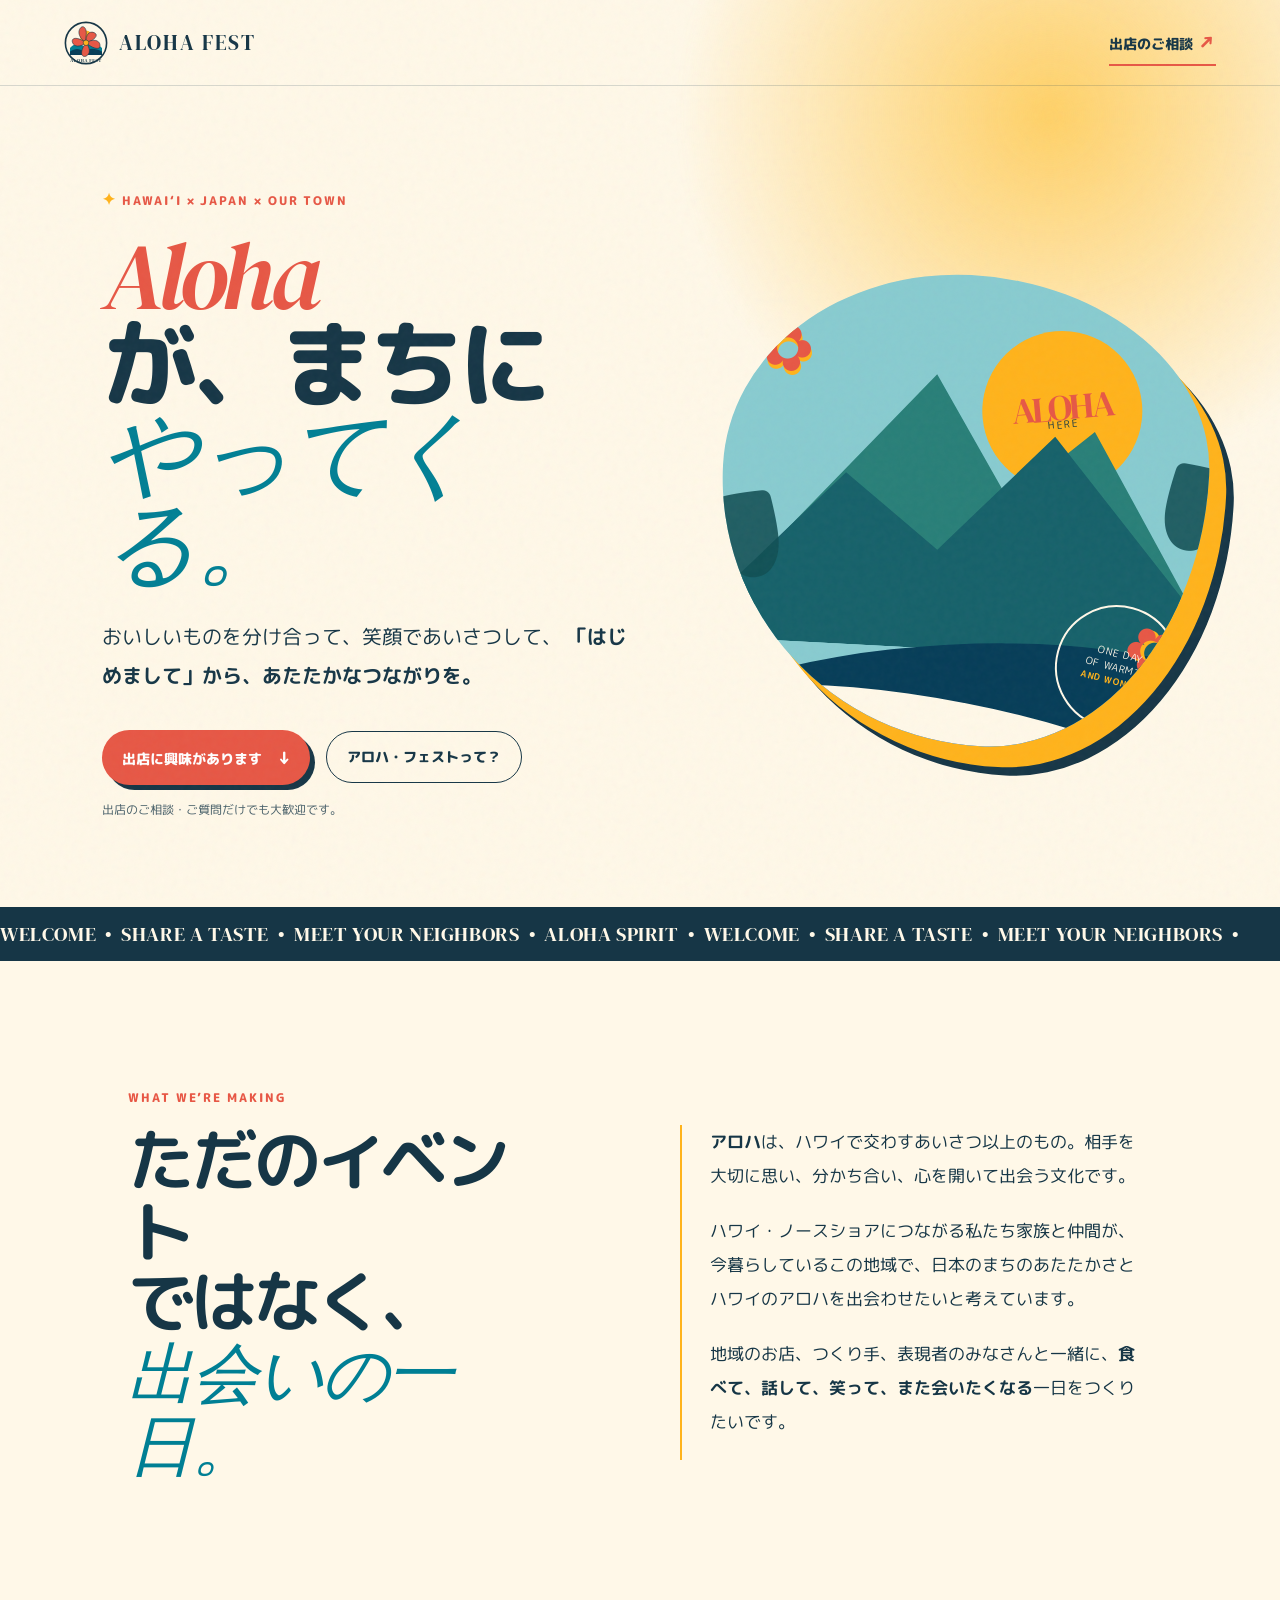
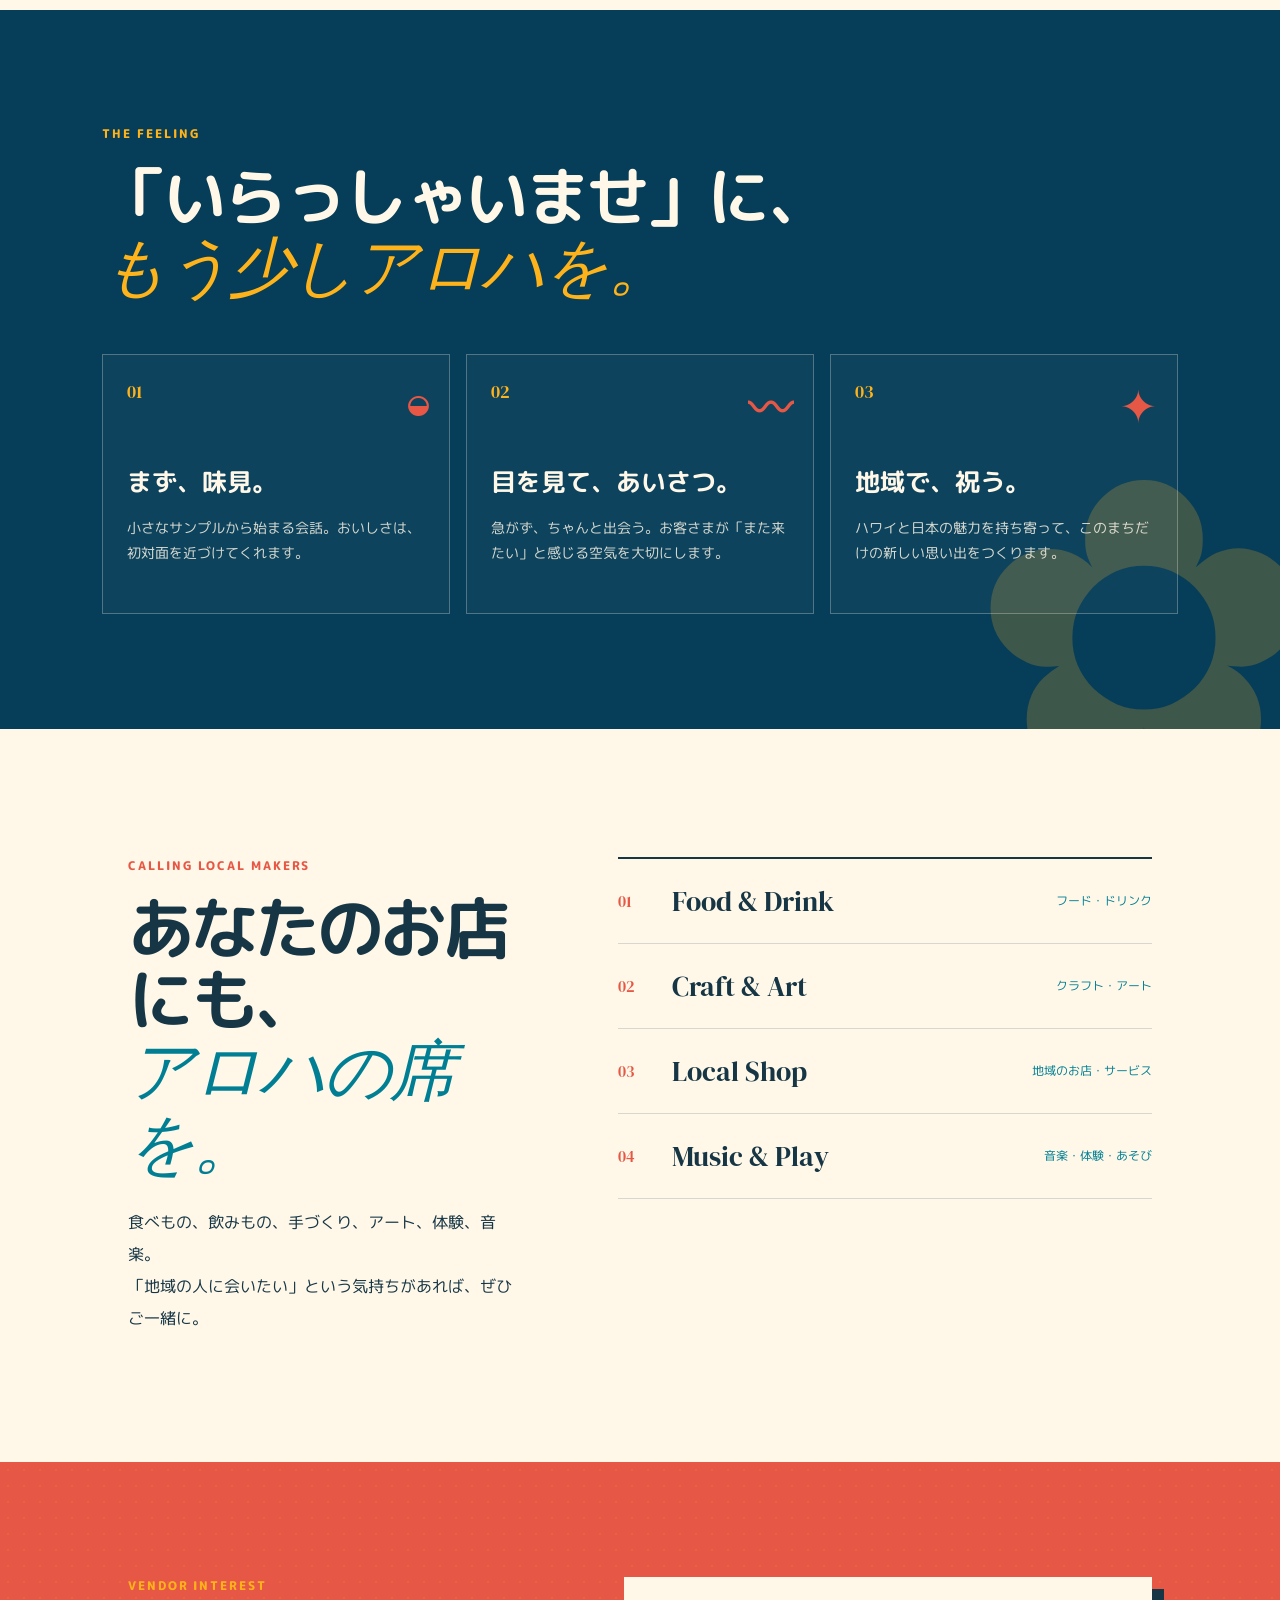
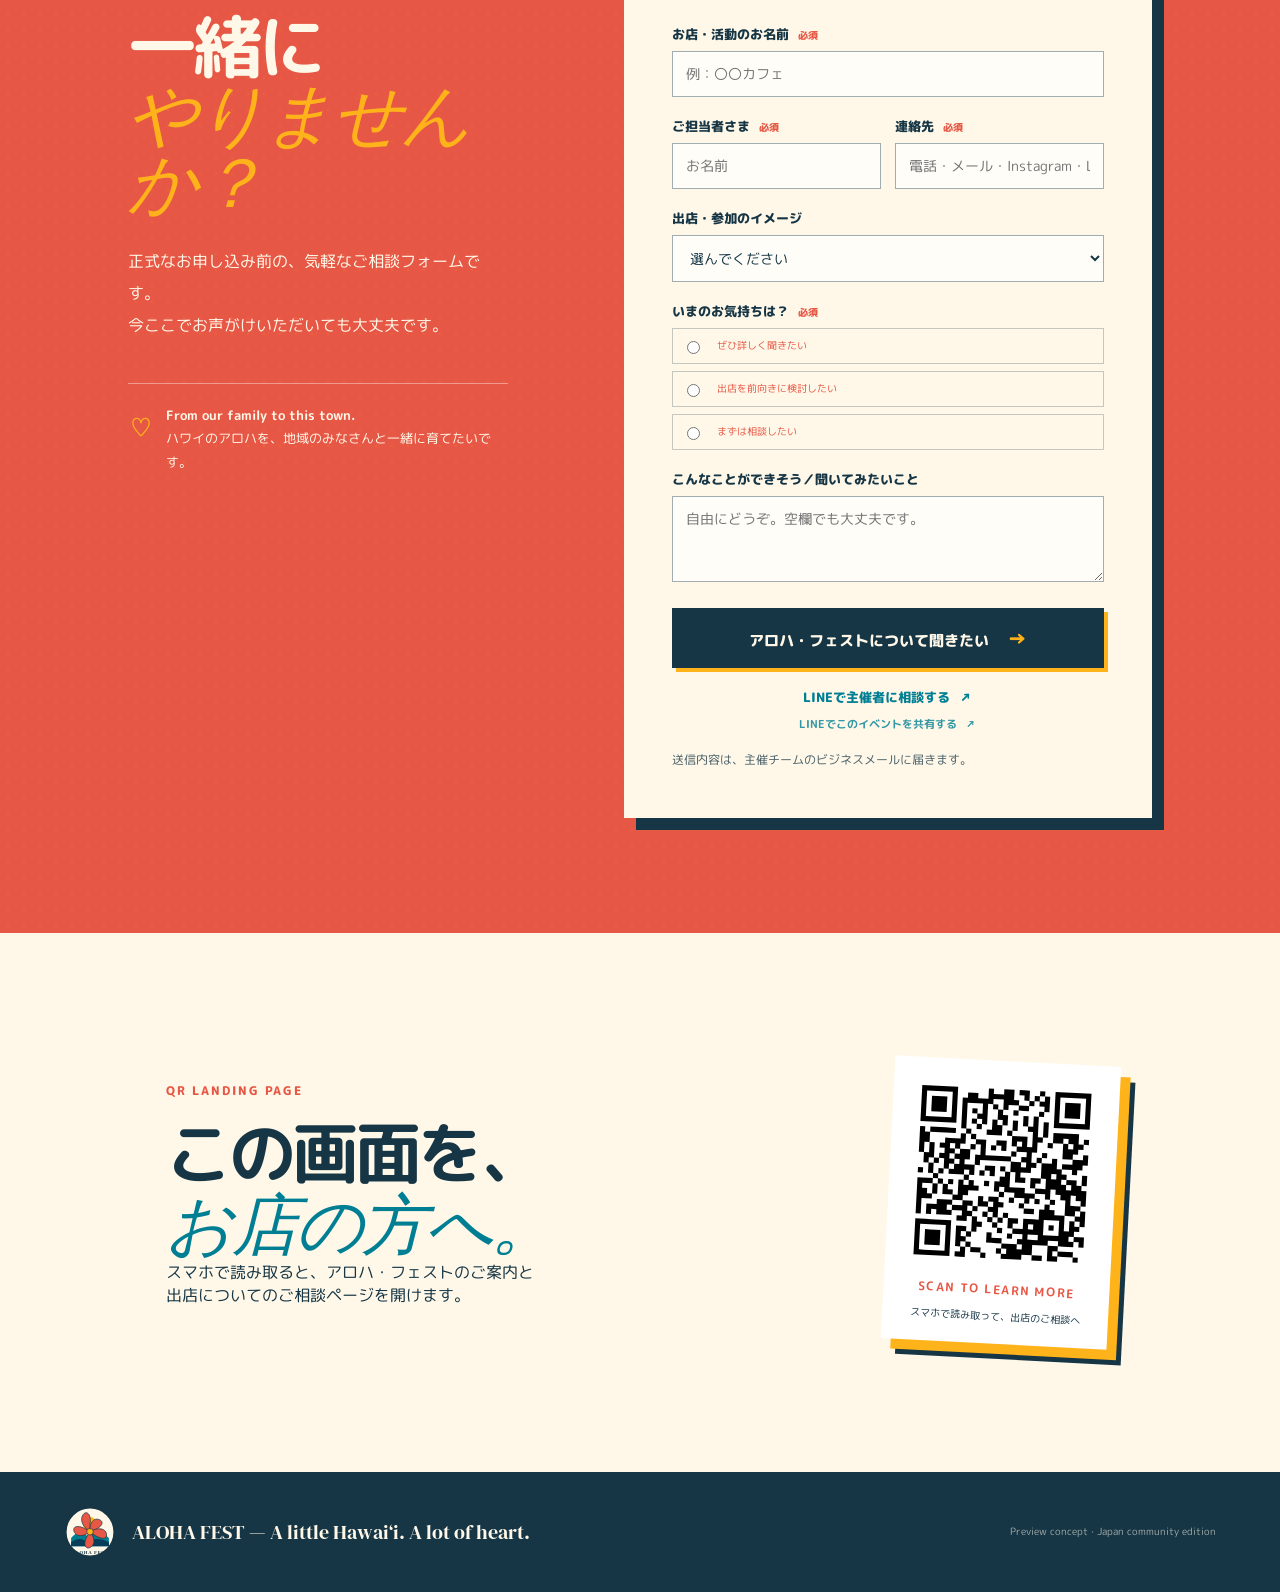
==== commit e4c4d75e: "feat: add direct LINE organizer contact" ====
--- a/index.html
+++ b/index.html
@@ -153,7 +153,8 @@
           <textarea id="idea" name="message" rows="3" placeholder="自由にどうぞ。空欄でも大丈夫です。"></textarea>
         </div>
         <button class="submit" type="submit">アロハ・フェストについて聞きたい <span>→</span></button>
-        <a class="line-share" href="https://social-plugins.line.me/lineit/share?url=https%3A%2F%2Fwisebot356.github.io%2Faloha-fest-japan%2F&text=%E3%82%A2%E3%83%AD%E3%83%8F%E3%83%BB%E3%83%95%E3%82%A7%E3%82%B9%E3%83%88%E3%81%AE%E5%87%BA%E5%BA%97%E8%80%85%E5%8B%9F%E9%9B%86" target="_blank" rel="noopener">LINEでこのイベントを共有する <span>↗</span></a>
+        <a class="line-share" href="https://line.me/ti/p/AyEz4kxv3p" target="_blank" rel="noopener">LINEで主催者に相談する <span>↗</span></a>
+        <a class="line-share line-share-secondary" href="https://social-plugins.line.me/lineit/share?url=https%3A%2F%2Fwisebot356.github.io%2Faloha-fest-japan%2F&text=%E3%82%A2%E3%83%AD%E3%83%8F%E3%83%BB%E3%83%95%E3%82%A7%E3%82%B9%E3%83%88%E3%81%AE%E5%87%BA%E5%BA%97%E8%80%85%E5%8B%9F%E9%9B%86" target="_blank" rel="noopener">LINEでこのイベントを共有する <span>↗</span></a>
         <p class="form-footnote">送信内容は、主催チームのビジネスメールに届きます。</p>
       </form>
     </section>
--- a/styles.css
+++ b/styles.css
@@ -55,7 +55,7 @@
 .experience { background:var(--deep); color:var(--cream); padding:clamp(70px,9vw,125px) clamp(20px,8vw,140px); position:relative; overflow:hidden; }.experience::after { content:"✿"; position:absolute; right:-40px; bottom:-100px; color:rgba(255,179,27,.22); font-size:420px; line-height:1; }.light { color:var(--sun); }.experience h2 { font-size:clamp(37px,5vw,72px); line-height:1.08; letter-spacing:-.055em; position:relative; z-index:1; }.experience h2 em { color:var(--sun); }.experience-cards { position:relative; z-index:1; display:grid; grid-template-columns:repeat(3,1fr); gap:16px; margin-top:52px; }.experience article { min-height:260px; border:1px solid rgba(255,248,232,.28); padding:24px; position:relative; background:rgba(255,255,255,.03); }.card-number { color:var(--sun); font-family:"DM Serif Display",serif; font-size:18px; }.card-icon { position:absolute; right:19px; top:17px; font-size:46px; color:var(--coral); }.experience h3 { font-size:25px; margin:59px 0 15px; }.experience article p { font-size:14px; line-height:1.8; opacity:.83; }
 .vendors { display:grid; grid-template-columns: .8fr 1.1fr; gap:clamp(40px,8vw,140px); padding:clamp(75px,10vw,140px) clamp(20px,10vw,160px); }.vendor-intro > p:last-child { margin:26px 0 0; line-height:2; }.vendor-list { border-top:2px solid var(--ink); }.vendor-list > div { display:grid; grid-template-columns:42px 1fr auto; gap:12px; align-items:center; padding:23px 0; border-bottom:1px solid var(--line); }.vendor-list span { color:var(--coral); font-family:"DM Serif Display",serif; }.vendor-list b { font-family:"DM Serif Display",serif; font-size:28px; font-weight:400; }.vendor-list small { font-size:12px; color:var(--wave); }
 .form-section { position:relative; background:var(--coral); color:#fff8e8; display:grid; grid-template-columns:.72fr 1fr; gap:clamp(38px,9vw,130px); padding:clamp(70px,9vw,130px) clamp(20px,10vw,160px); overflow:hidden; }.form-section::before { content:""; position:absolute; inset:0; opacity:.12; background-image:radial-gradient(var(--sun) 1.3px, transparent 1.3px); background-size:16px 16px; }.form-side,.interest-form { position:relative; z-index:1; }.form-side h2 { font-size:clamp(43px,5.4vw,79px); line-height:.97; letter-spacing:-.06em; margin:0 0 29px; }.form-side h2 em { color:var(--sun); }.form-side > p:not(.section-label) { line-height:2; }.family-note { margin-top:42px; display:flex; gap:12px; border-top:1px solid rgba(255,255,255,.4); padding-top:20px; font-size:13px; line-height:1.8; }.family-note span { color:var(--sun); font-size:26px; }.family-note p { margin:0; }
-.interest-form { background:var(--cream); color:var(--ink); padding:clamp(22px,4vw,48px); box-shadow:12px 12px 0 var(--ink); }.live-form { min-height:360px; display:flex; flex-direction:column; justify-content:center; }.mini-eyebrow { margin:0 0 11px; color:var(--coral); font-size:11px; letter-spacing:.14em; font-weight:800; }.live-form h3 { margin:0 0 17px; font:italic clamp(38px,4vw,58px)/.96 "DM Serif Display",serif; color:var(--ink); letter-spacing:-.05em; }.live-form > p:not(.mini-eyebrow):not(.form-footnote) { line-height:1.9; margin-bottom:26px; }.live-form-cta { display:flex; justify-content:space-between; align-items:center; gap:18px; background:var(--ink); color:var(--cream); text-decoration:none; padding:17px 18px; font-weight:800; box-shadow:4px 4px 0 var(--sun); transition:transform .2s ease; }.live-form-cta:hover { transform:translate(-2px,-2px); }.live-form-cta span { color:var(--sun); font-size:22px; }.field-group { margin-bottom:20px; }.field-group > label { display:block; font-weight:800; font-size:13px; margin-bottom:7px; }.field-group label span { color:var(--coral); font-size:10px; margin-left:5px; } input,select,textarea { width:100%; border:1px solid rgba(22,54,70,.4); border-radius:0; padding:12px 13px; background:#fffdf7; color:var(--ink); font:inherit; font-size:14px; outline:none; } input:focus,select:focus,textarea:focus { border-color:var(--coral); box-shadow:3px 3px 0 var(--sun); }.two-col { display:grid; grid-template-columns:1fr 1fr; gap:14px; }.choice-grid { display:grid; gap:7px; }.choice { display:flex; align-items:center; gap:9px; padding:9px; border:1px solid rgba(22,54,70,.25); font-size:13px; cursor:pointer; }.choice input { width:auto; accent-color:var(--coral); }.submit { width:100%; border:0; border-radius:0; padding:15px; color:var(--cream); background:var(--ink); font:800 15px "M PLUS Rounded 1c",sans-serif; cursor:pointer; box-shadow:4px 4px 0 var(--sun); transition:transform .2s ease; }.submit:hover { transform:translate(-2px,-2px); }.submit span { margin-left:14px; color:var(--sun); font-size:20px; }.line-share { display:block; margin-top:20px; color:var(--wave); text-align:center; font-size:13px; font-weight:800; text-decoration:none; }.line-share span { margin-left:5px; }.honeypot { position:absolute !important; left:-9999px !important; width:1px !important; height:1px !important; }.form-footnote { line-height:1.65; margin:17px 0 0; }.success[hidden] { display:none; }.success { position:absolute; z-index:4; inset:0; padding:60px 30px; background:var(--cream); color:var(--ink); text-align:center; display:grid; place-content:center; }.success span { font-size:70px; color:var(--coral); }.success h3 { font:italic 64px "DM Serif Display",serif; color:var(--coral); margin:0; }.success p { line-height:1.9; }.success button { border:0; background:var(--wave); color:#fff; padding:12px 20px; font-weight:800; cursor:pointer; }
+.interest-form { background:var(--cream); color:var(--ink); padding:clamp(22px,4vw,48px); box-shadow:12px 12px 0 var(--ink); }.live-form { min-height:360px; display:flex; flex-direction:column; justify-content:center; }.mini-eyebrow { margin:0 0 11px; color:var(--coral); font-size:11px; letter-spacing:.14em; font-weight:800; }.live-form h3 { margin:0 0 17px; font:italic clamp(38px,4vw,58px)/.96 "DM Serif Display",serif; color:var(--ink); letter-spacing:-.05em; }.live-form > p:not(.mini-eyebrow):not(.form-footnote) { line-height:1.9; margin-bottom:26px; }.live-form-cta { display:flex; justify-content:space-between; align-items:center; gap:18px; background:var(--ink); color:var(--cream); text-decoration:none; padding:17px 18px; font-weight:800; box-shadow:4px 4px 0 var(--sun); transition:transform .2s ease; }.live-form-cta:hover { transform:translate(-2px,-2px); }.live-form-cta span { color:var(--sun); font-size:22px; }.field-group { margin-bottom:20px; }.field-group > label { display:block; font-weight:800; font-size:13px; margin-bottom:7px; }.field-group label span { color:var(--coral); font-size:10px; margin-left:5px; } input,select,textarea { width:100%; border:1px solid rgba(22,54,70,.4); border-radius:0; padding:12px 13px; background:#fffdf7; color:var(--ink); font:inherit; font-size:14px; outline:none; } input:focus,select:focus,textarea:focus { border-color:var(--coral); box-shadow:3px 3px 0 var(--sun); }.two-col { display:grid; grid-template-columns:1fr 1fr; gap:14px; }.choice-grid { display:grid; gap:7px; }.choice { display:flex; align-items:center; gap:9px; padding:9px; border:1px solid rgba(22,54,70,.25); font-size:13px; cursor:pointer; }.choice input { width:auto; accent-color:var(--coral); }.submit { width:100%; border:0; border-radius:0; padding:15px; color:var(--cream); background:var(--ink); font:800 15px "M PLUS Rounded 1c",sans-serif; cursor:pointer; box-shadow:4px 4px 0 var(--sun); transition:transform .2s ease; }.submit:hover { transform:translate(-2px,-2px); }.submit span { margin-left:14px; color:var(--sun); font-size:20px; }.line-share { display:block; margin-top:20px; color:var(--wave); text-align:center; font-size:13px; font-weight:800; text-decoration:none; }.line-share-secondary { margin-top:9px; font-size:11px; font-weight:700; opacity:.8; }.line-share span { margin-left:5px; }.honeypot { position:absolute !important; left:-9999px !important; width:1px !important; height:1px !important; }.form-footnote { line-height:1.65; margin:17px 0 0; }.success[hidden] { display:none; }.success { position:absolute; z-index:4; inset:0; padding:60px 30px; background:var(--cream); color:var(--ink); text-align:center; display:grid; place-content:center; }.success span { font-size:70px; color:var(--coral); }.success h3 { font:italic 64px "DM Serif Display",serif; color:var(--coral); margin:0; }.success p { line-height:1.9; }.success button { border:0; background:var(--wave); color:#fff; padding:12px 20px; font-weight:800; cursor:pointer; }
 .qr-preview { display:flex; justify-content:space-between; align-items:center; gap:30px; padding:clamp(70px,10vw,135px) clamp(20px,13vw,200px); }.qr-card { background:#fff; color:var(--ink); padding:18px; text-align:center; transform:rotate(3deg); box-shadow:10px 10px 0 var(--sun), 15px 15px 0 var(--ink); }.qr-card img { display:block; width:190px; height:190px; image-rendering:pixelated; }.qr-card b { display:block; color:var(--coral); font-size:12px; letter-spacing:.13em; margin:12px 0 4px; }.qr-card small { font-size:10px; }
 footer { background:var(--ink); color:var(--cream); padding:34px clamp(20px,5vw,76px); display:grid; grid-template-columns:auto 1fr auto; align-items:center; gap:16px; } footer img { width:52px; height:52px; } footer p { margin:0; font-family:"DM Serif Display",serif; font-size:20px; } footer small { opacity:.6; font-size:10px; }
 @media (max-width: 760px) { .topbar { height:70px; }.brand { font-size:17px; }.brand img { width:36px;height:36px; }.top-cta { font-size:12px; }.hero { grid-template-columns:1fr; padding-top:62px; }.hero-art { width:min(78vw,430px); min-height:390px; }.story-grid,.vendors,.form-section { grid-template-columns:1fr; }.story-copy { padding-left:18px; }.experience-cards { grid-template-columns:1fr; }.vendors { gap:45px; }.form-section { padding-bottom:80px; }.two-col { grid-template-columns:1fr; gap:0; }.qr-preview { align-items:flex-start; flex-direction:column; }.qr-card { align-self:center; }.vendor-list b { font-size:23px; } footer { grid-template-columns:auto 1fr; } footer small { grid-column:1/-1; } }
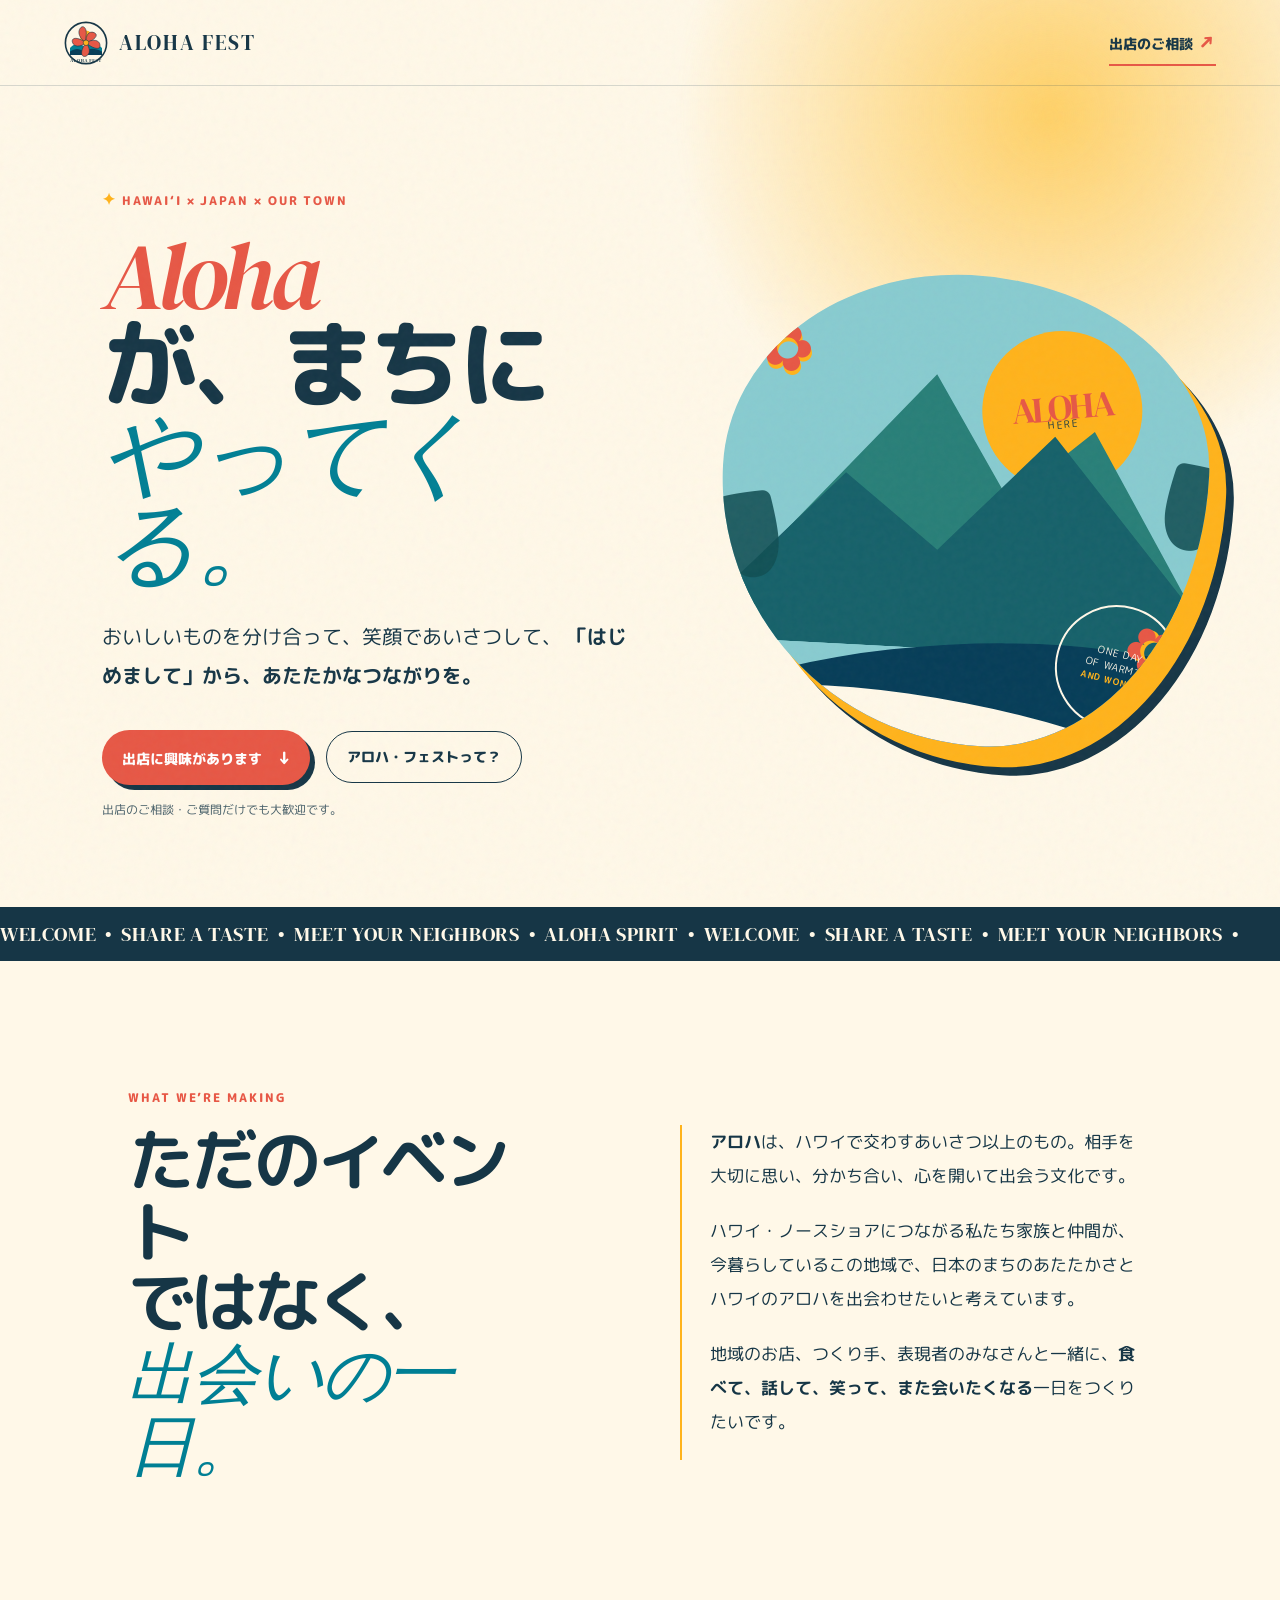
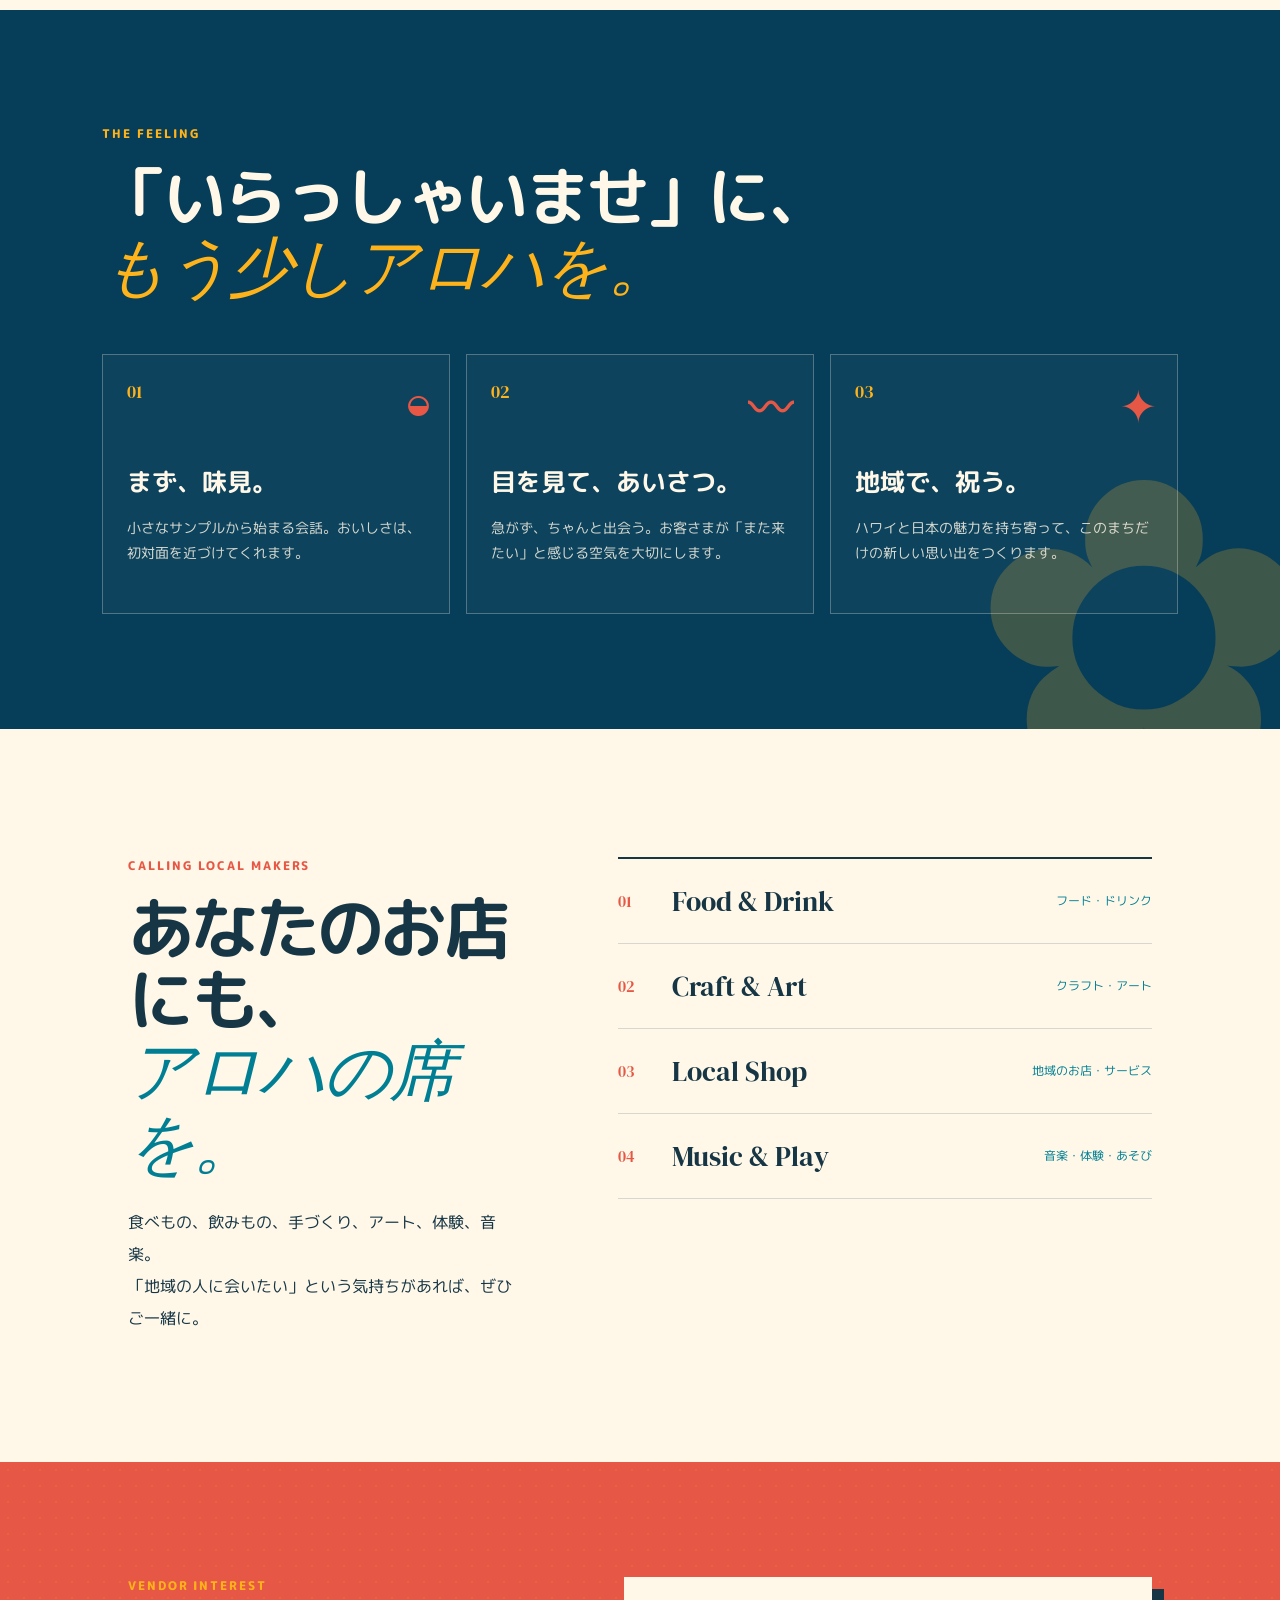
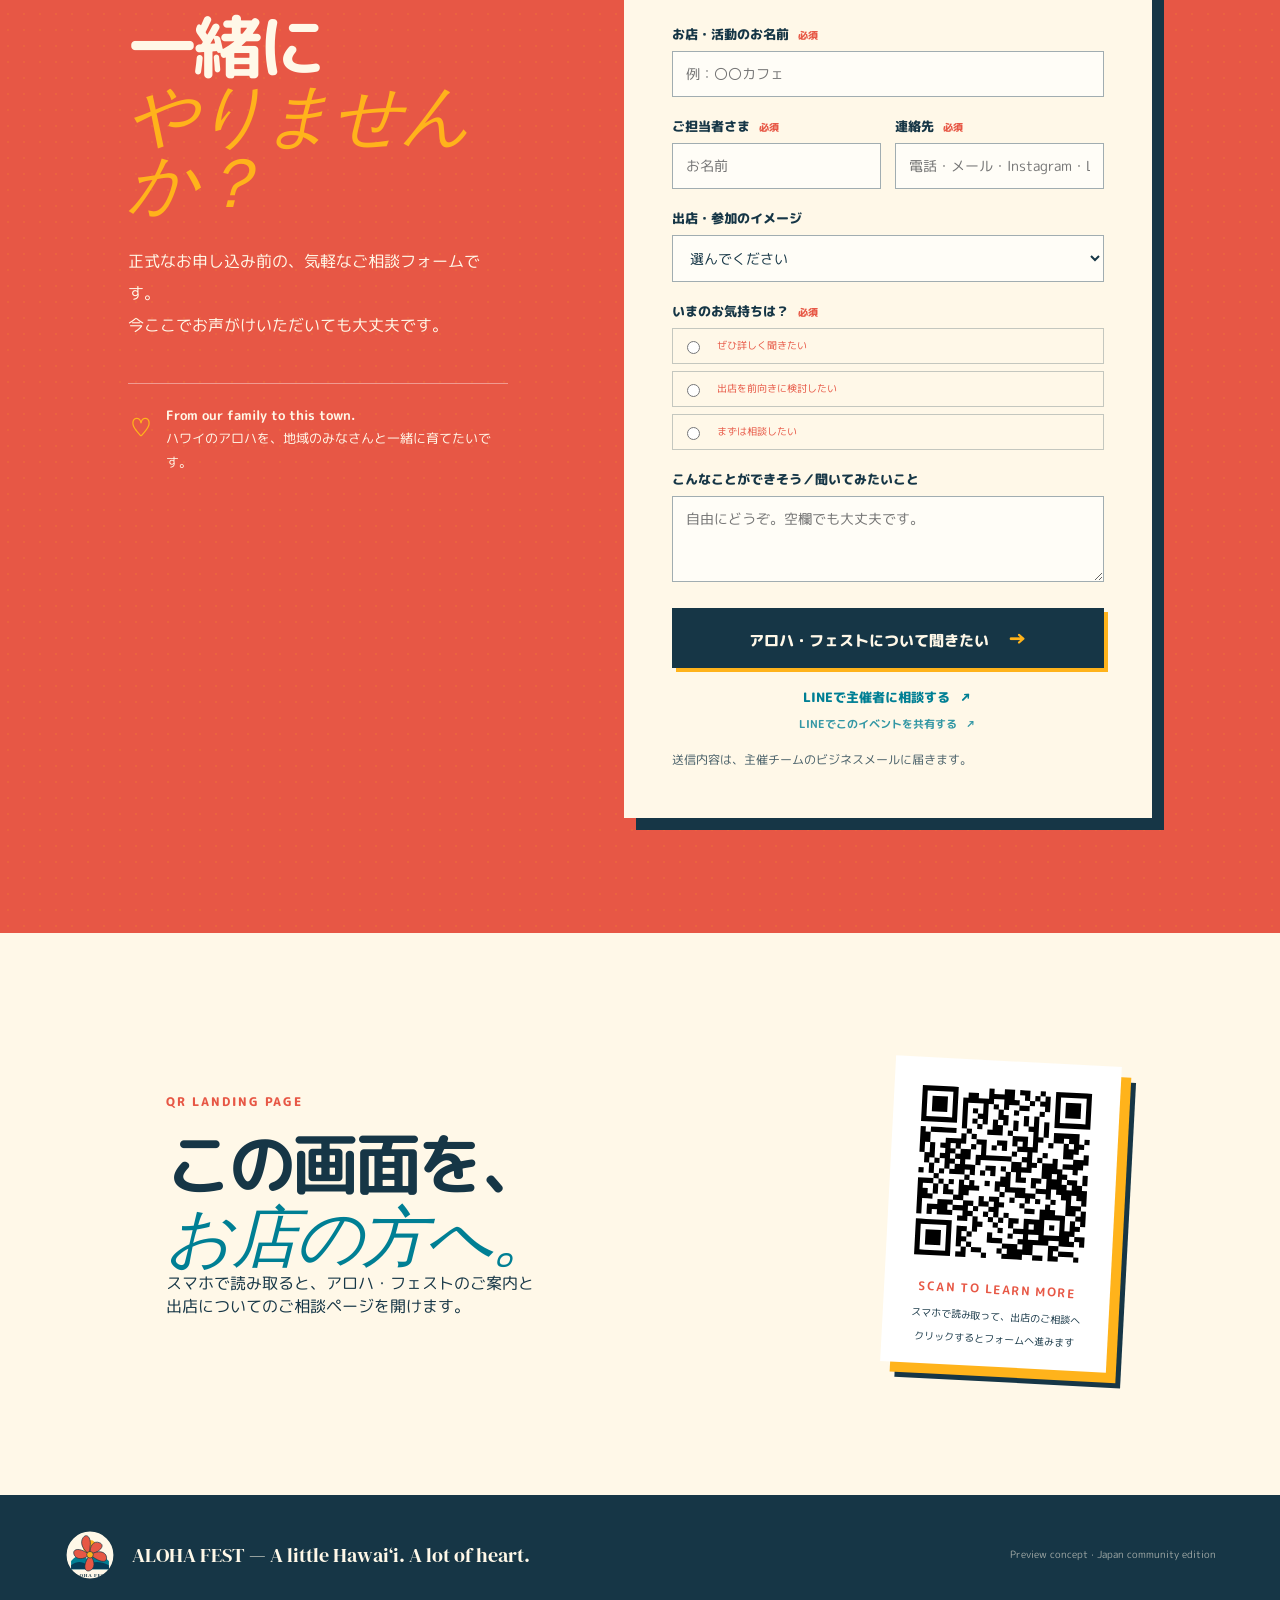
==== commit 10db37d7: "feat: make landing QR click through to vendor form" ====
--- a/index.html
+++ b/index.html
@@ -165,11 +165,11 @@
         <h2>この画面を、<br /><em>お店の方へ。</em></h2>
 <p>スマホで読み取ると、アロハ・フェストのご案内と<br />出店についてのご相談ページを開けます。</p>
 </div>
-<div class="qr-card">
-<img src="aloha-fest-live-qr.svg" alt="Aloha Fest vendor interest QR code" />
-<b>SCAN TO LEARN MORE</b>
-<small>スマホで読み取って、出店のご相談へ</small>
-      </div>
+<a class="qr-card" href="#vendor-form" aria-label="出店のご相談フォームへ進む">
+  <img src="aloha-fest-live-qr.svg" alt="Aloha Fest vendor interest QR code" />
+  <b>SCAN TO LEARN MORE</b>
+  <small>スマホで読み取って、出店のご相談へ<br />クリックするとフォームへ進みます</small>
+</a>
     </section>
   </main>
 
--- a/styles.css
+++ b/styles.css
@@ -56,7 +56,7 @@
 .vendors { display:grid; grid-template-columns: .8fr 1.1fr; gap:clamp(40px,8vw,140px); padding:clamp(75px,10vw,140px) clamp(20px,10vw,160px); }.vendor-intro > p:last-child { margin:26px 0 0; line-height:2; }.vendor-list { border-top:2px solid var(--ink); }.vendor-list > div { display:grid; grid-template-columns:42px 1fr auto; gap:12px; align-items:center; padding:23px 0; border-bottom:1px solid var(--line); }.vendor-list span { color:var(--coral); font-family:"DM Serif Display",serif; }.vendor-list b { font-family:"DM Serif Display",serif; font-size:28px; font-weight:400; }.vendor-list small { font-size:12px; color:var(--wave); }
 .form-section { position:relative; background:var(--coral); color:#fff8e8; display:grid; grid-template-columns:.72fr 1fr; gap:clamp(38px,9vw,130px); padding:clamp(70px,9vw,130px) clamp(20px,10vw,160px); overflow:hidden; }.form-section::before { content:""; position:absolute; inset:0; opacity:.12; background-image:radial-gradient(var(--sun) 1.3px, transparent 1.3px); background-size:16px 16px; }.form-side,.interest-form { position:relative; z-index:1; }.form-side h2 { font-size:clamp(43px,5.4vw,79px); line-height:.97; letter-spacing:-.06em; margin:0 0 29px; }.form-side h2 em { color:var(--sun); }.form-side > p:not(.section-label) { line-height:2; }.family-note { margin-top:42px; display:flex; gap:12px; border-top:1px solid rgba(255,255,255,.4); padding-top:20px; font-size:13px; line-height:1.8; }.family-note span { color:var(--sun); font-size:26px; }.family-note p { margin:0; }
 .interest-form { background:var(--cream); color:var(--ink); padding:clamp(22px,4vw,48px); box-shadow:12px 12px 0 var(--ink); }.live-form { min-height:360px; display:flex; flex-direction:column; justify-content:center; }.mini-eyebrow { margin:0 0 11px; color:var(--coral); font-size:11px; letter-spacing:.14em; font-weight:800; }.live-form h3 { margin:0 0 17px; font:italic clamp(38px,4vw,58px)/.96 "DM Serif Display",serif; color:var(--ink); letter-spacing:-.05em; }.live-form > p:not(.mini-eyebrow):not(.form-footnote) { line-height:1.9; margin-bottom:26px; }.live-form-cta { display:flex; justify-content:space-between; align-items:center; gap:18px; background:var(--ink); color:var(--cream); text-decoration:none; padding:17px 18px; font-weight:800; box-shadow:4px 4px 0 var(--sun); transition:transform .2s ease; }.live-form-cta:hover { transform:translate(-2px,-2px); }.live-form-cta span { color:var(--sun); font-size:22px; }.field-group { margin-bottom:20px; }.field-group > label { display:block; font-weight:800; font-size:13px; margin-bottom:7px; }.field-group label span { color:var(--coral); font-size:10px; margin-left:5px; } input,select,textarea { width:100%; border:1px solid rgba(22,54,70,.4); border-radius:0; padding:12px 13px; background:#fffdf7; color:var(--ink); font:inherit; font-size:14px; outline:none; } input:focus,select:focus,textarea:focus { border-color:var(--coral); box-shadow:3px 3px 0 var(--sun); }.two-col { display:grid; grid-template-columns:1fr 1fr; gap:14px; }.choice-grid { display:grid; gap:7px; }.choice { display:flex; align-items:center; gap:9px; padding:9px; border:1px solid rgba(22,54,70,.25); font-size:13px; cursor:pointer; }.choice input { width:auto; accent-color:var(--coral); }.submit { width:100%; border:0; border-radius:0; padding:15px; color:var(--cream); background:var(--ink); font:800 15px "M PLUS Rounded 1c",sans-serif; cursor:pointer; box-shadow:4px 4px 0 var(--sun); transition:transform .2s ease; }.submit:hover { transform:translate(-2px,-2px); }.submit span { margin-left:14px; color:var(--sun); font-size:20px; }.line-share { display:block; margin-top:20px; color:var(--wave); text-align:center; font-size:13px; font-weight:800; text-decoration:none; }.line-share-secondary { margin-top:9px; font-size:11px; font-weight:700; opacity:.8; }.line-share span { margin-left:5px; }.honeypot { position:absolute !important; left:-9999px !important; width:1px !important; height:1px !important; }.form-footnote { line-height:1.65; margin:17px 0 0; }.success[hidden] { display:none; }.success { position:absolute; z-index:4; inset:0; padding:60px 30px; background:var(--cream); color:var(--ink); text-align:center; display:grid; place-content:center; }.success span { font-size:70px; color:var(--coral); }.success h3 { font:italic 64px "DM Serif Display",serif; color:var(--coral); margin:0; }.success p { line-height:1.9; }.success button { border:0; background:var(--wave); color:#fff; padding:12px 20px; font-weight:800; cursor:pointer; }
-.qr-preview { display:flex; justify-content:space-between; align-items:center; gap:30px; padding:clamp(70px,10vw,135px) clamp(20px,13vw,200px); }.qr-card { background:#fff; color:var(--ink); padding:18px; text-align:center; transform:rotate(3deg); box-shadow:10px 10px 0 var(--sun), 15px 15px 0 var(--ink); }.qr-card img { display:block; width:190px; height:190px; image-rendering:pixelated; }.qr-card b { display:block; color:var(--coral); font-size:12px; letter-spacing:.13em; margin:12px 0 4px; }.qr-card small { font-size:10px; }
+.qr-preview { display:flex; justify-content:space-between; align-items:center; gap:30px; padding:clamp(70px,10vw,135px) clamp(20px,13vw,200px); }.qr-card { background:#fff; color:var(--ink); padding:18px; text-align:center; text-decoration:none; transform:rotate(3deg); box-shadow:10px 10px 0 var(--sun), 15px 15px 0 var(--ink); transition:transform .2s ease, box-shadow .2s ease; }.qr-card:hover { transform:rotate(1deg) translate(-3px,-3px); box-shadow:13px 13px 0 var(--sun), 18px 18px 0 var(--ink); }.qr-card img { display:block; width:190px; height:190px; image-rendering:pixelated; }.qr-card b { display:block; color:var(--coral); font-size:12px; letter-spacing:.13em; margin:12px 0 4px; }.qr-card small { font-size:10px; }
 footer { background:var(--ink); color:var(--cream); padding:34px clamp(20px,5vw,76px); display:grid; grid-template-columns:auto 1fr auto; align-items:center; gap:16px; } footer img { width:52px; height:52px; } footer p { margin:0; font-family:"DM Serif Display",serif; font-size:20px; } footer small { opacity:.6; font-size:10px; }
 @media (max-width: 760px) { .topbar { height:70px; }.brand { font-size:17px; }.brand img { width:36px;height:36px; }.top-cta { font-size:12px; }.hero { grid-template-columns:1fr; padding-top:62px; }.hero-art { width:min(78vw,430px); min-height:390px; }.story-grid,.vendors,.form-section { grid-template-columns:1fr; }.story-copy { padding-left:18px; }.experience-cards { grid-template-columns:1fr; }.vendors { gap:45px; }.form-section { padding-bottom:80px; }.two-col { grid-template-columns:1fr; gap:0; }.qr-preview { align-items:flex-start; flex-direction:column; }.qr-card { align-self:center; }.vendor-list b { font-size:23px; } footer { grid-template-columns:auto 1fr; } footer small { grid-column:1/-1; } }
 @media (prefers-reduced-motion: reduce) { html { scroll-behavior:auto; }.marquee div { animation:none; }.button { transition:none; } }
